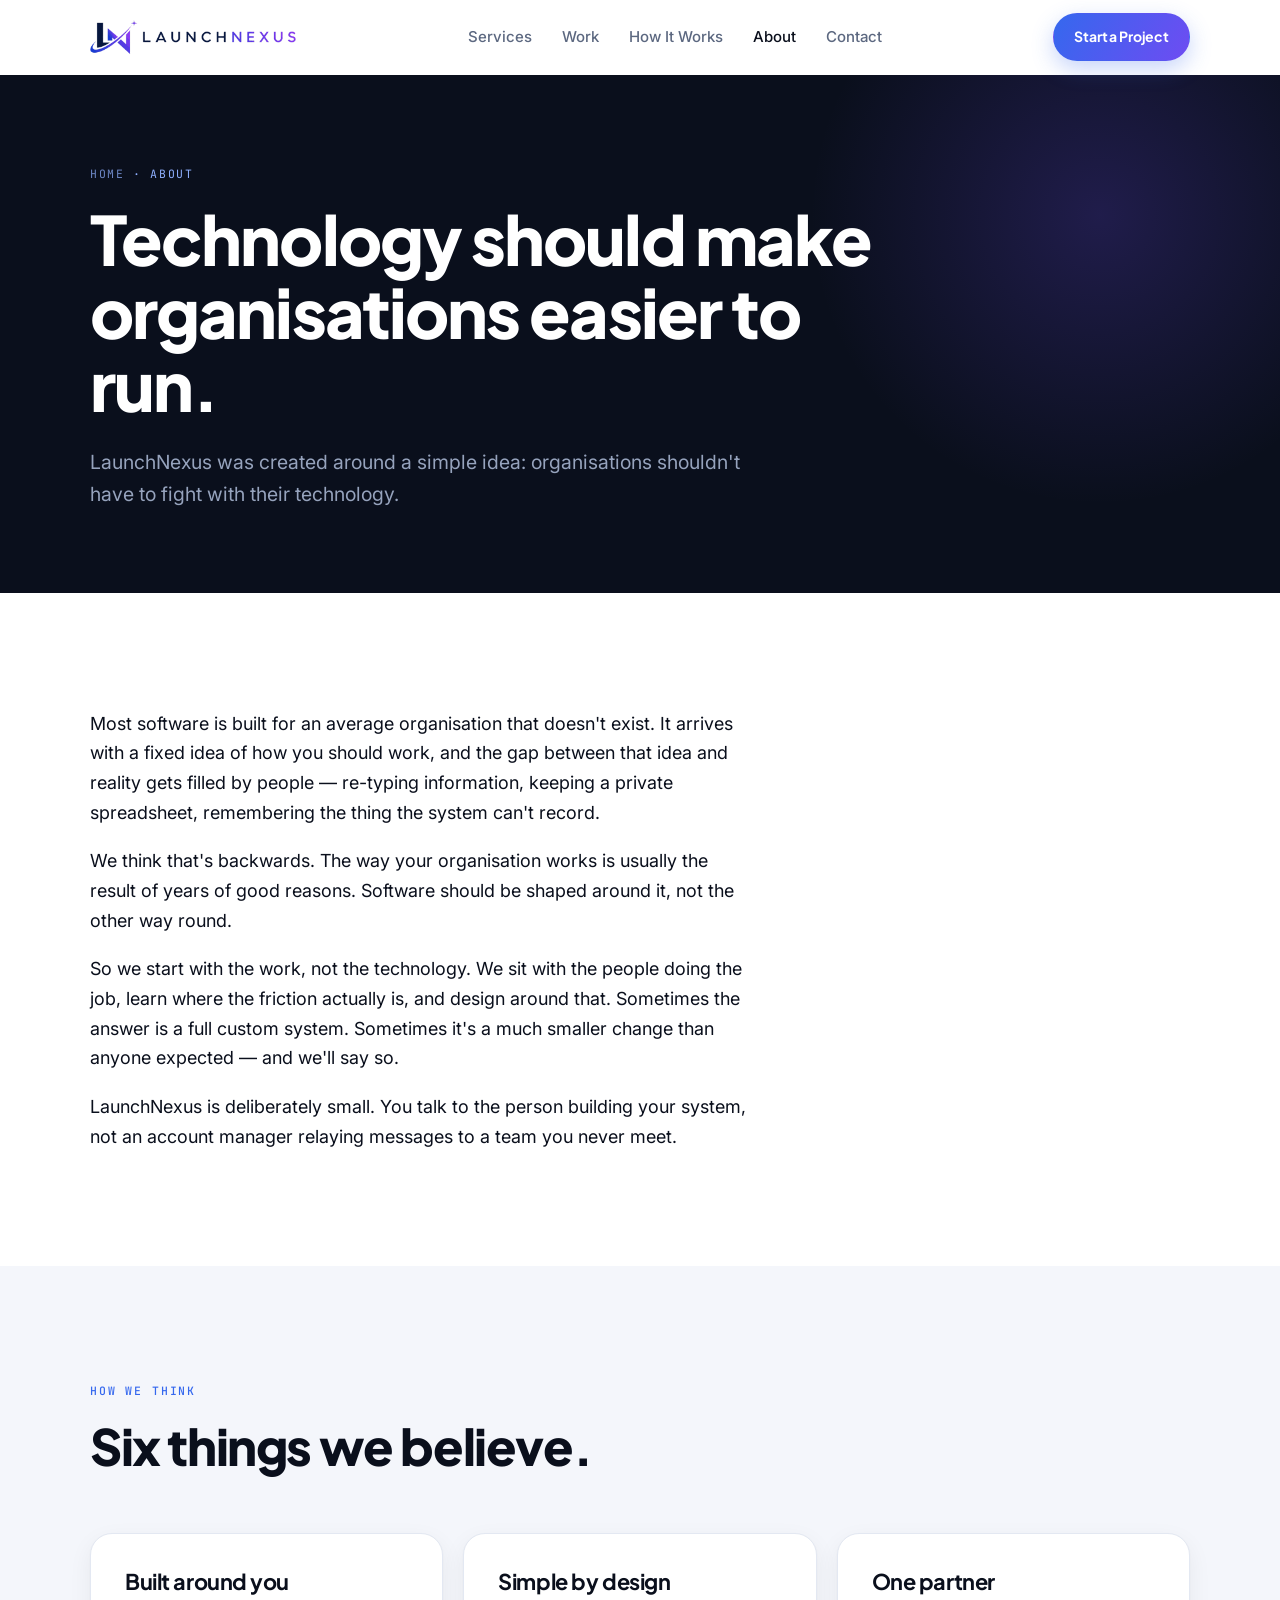
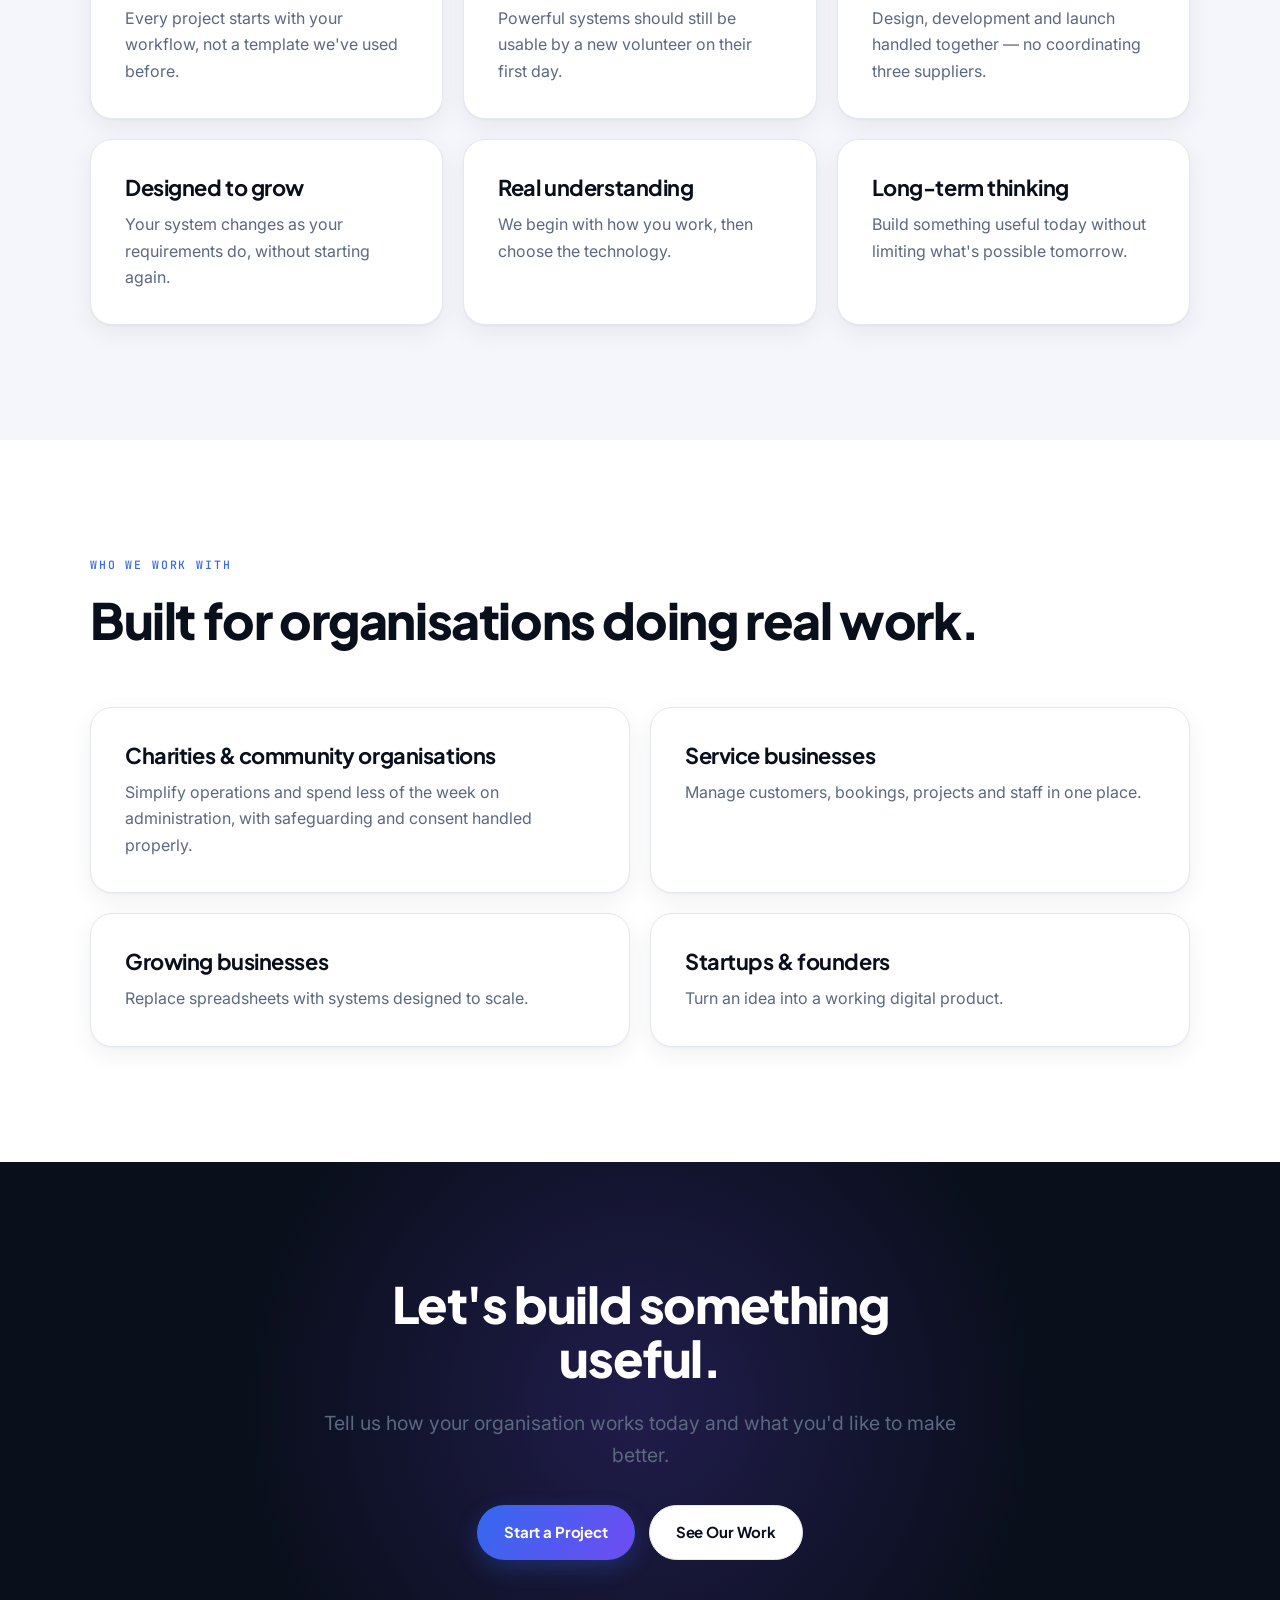
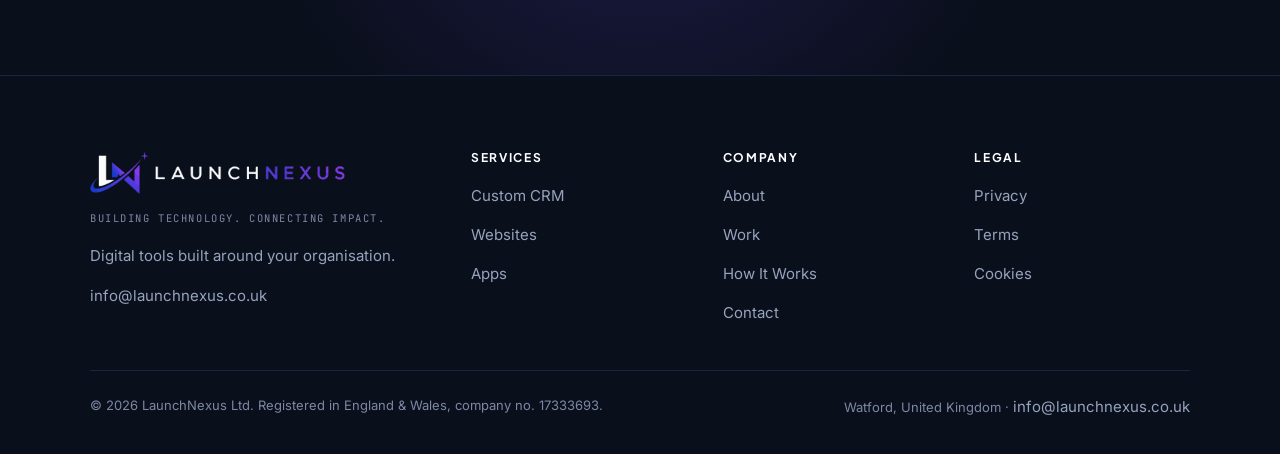
==== about.html @ 3459dfaa "feat: real logo, enquiry email endpoint, remove registered address Logo - extract mark and wordmark " ====
<!DOCTYPE html>
<html lang="en-GB">
<head>
<meta charset="utf-8">
<meta name="viewport" content="width=device-width, initial-scale=1">
<title>About | LaunchNexus</title>
<meta name="description" content="LaunchNexus builds digital tools around the way organisations actually work.">
<link rel="canonical" href="https://launchnexus.co.uk/about.html">
<meta property="og:title" content="About | LaunchNexus">
<meta property="og:description" content="LaunchNexus builds digital tools around the way organisations actually work.">
<meta property="og:type" content="website">
<meta property="og:url" content="https://launchnexus.co.uk/about.html">
<meta name="theme-color" content="#0A0F1C">
<link rel="icon" href="assets/favicon.ico" sizes="any">
<link rel="icon" type="image/png" sizes="32x32" href="assets/favicon-32.png">
<link rel="icon" type="image/png" sizes="192x192" href="assets/favicon-192.png">
<link rel="apple-touch-icon" href="assets/apple-touch-icon.png">
<meta property="og:image" content="https://launchnexus.co.uk/assets/og-image.jpg">
<meta name="twitter:card" content="summary_large_image">

<link rel="preconnect" href="https://fonts.googleapis.com">
<link rel="preconnect" href="https://fonts.gstatic.com" crossorigin>
<link href="https://fonts.googleapis.com/css2?family=Plus+Jakarta+Sans:wght@700;800&family=Inter:wght@400;500;600&family=JetBrains+Mono:wght@400;500&display=swap" rel="stylesheet">
<link rel="stylesheet" href="assets/site.css">
</head>
<body>

<header class="site-header">
  <div class="wrap nav">
    <a class="brand" href="index.html"><img src="assets/logo-lockup.png" alt="LaunchNexus" width="376" height="112"></a>
    <nav class="nav-links" aria-label="Primary"><a href="services.html">Services</a><a href="work.html">Work</a><a href="how-it-works.html">How It Works</a><a href="about.html" aria-current="page">About</a><a href="contact.html">Contact</a></nav>
    <div class="nav-cta">
      <a class="btn btn--primary" href="contact.html">Start a Project</a>
      <button class="nav-toggle" type="button" aria-expanded="false" aria-controls="drawer" aria-label="Menu"><span></span></button>
    </div>
  </div>
</header>

<div class="drawer" id="drawer"><a href="services.html">Services</a><a href="work.html">Work</a><a href="how-it-works.html">How It Works</a><a href="about.html">About</a><a href="contact.html">Contact</a><a class="btn btn--primary" href="contact.html">Start a Project</a></div>

<main>
<section class="page-hero">
  <div class="wrap">
    <span class="crumb rise"><a href="index.html">Home</a> · About</span>
    <h1 class="rise">Technology should make organisations easier to run.</h1>
    <p class="lede rise">LaunchNexus was created around a simple idea: organisations shouldn't have to fight with their technology.</p>
  </div>
</section>
<section class="section">
  <div class="wrap">
    <div class="measure rise" style="font-size:18px">
      <p>Most software is built for an average organisation that doesn't exist. It arrives with a fixed idea of how you should work, and the gap between that idea and reality gets filled by people — re-typing information, keeping a private spreadsheet, remembering the thing the system can't record.</p>
      <p>We think that's backwards. The way your organisation works is usually the result of years of good reasons. Software should be shaped around it, not the other way round.</p>
      <p>So we start with the work, not the technology. We sit with the people doing the job, learn where the friction actually is, and design around that. Sometimes the answer is a full custom system. Sometimes it's a much smaller change than anyone expected — and we'll say so.</p>
      <p>LaunchNexus is deliberately small. You talk to the person building your system, not an account manager relaying messages to a team you never meet.</p>
    </div>
  </div>
</section>

<section class="section section--mist">
  <div class="wrap">
    <div class="head rise">
      <span class="eyebrow">How we think</span>
      <h2>Six things we believe.</h2>
    </div>
    <div class="grid grid-3">
      <article class="card rise"><h3>Built around you</h3><p>Every project starts with your workflow, not a template we've used before.</p></article>
      <article class="card rise"><h3>Simple by design</h3><p>Powerful systems should still be usable by a new volunteer on their first day.</p></article>
      <article class="card rise"><h3>One partner</h3><p>Design, development and launch handled together — no coordinating three suppliers.</p></article>
      <article class="card rise"><h3>Designed to grow</h3><p>Your system changes as your requirements do, without starting again.</p></article>
      <article class="card rise"><h3>Real understanding</h3><p>We begin with how you work, then choose the technology.</p></article>
      <article class="card rise"><h3>Long-term thinking</h3><p>Build something useful today without limiting what's possible tomorrow.</p></article>
    </div>
  </div>
</section>

<section class="section">
  <div class="wrap">
    <div class="head rise">
      <span class="eyebrow">Who we work with</span>
      <h2>Built for organisations doing real work.</h2>
    </div>
    <div class="grid grid-2">
      <article class="card rise"><h3>Charities &amp; community organisations</h3><p>Simplify operations and spend less of the week on administration, with safeguarding and consent handled properly.</p></article>
      <article class="card rise"><h3>Service businesses</h3><p>Manage customers, bookings, projects and staff in one place.</p></article>
      <article class="card rise"><h3>Growing businesses</h3><p>Replace spreadsheets with systems designed to scale.</p></article>
      <article class="card rise"><h3>Startups &amp; founders</h3><p>Turn an idea into a working digital product.</p></article>
    </div>
  </div>
</section>
<section class="section cta-band">
  <div class="wrap">
    <div class="rise">
      <h2 class="center" style="max-width:19ch">Let's build something useful.</h2>
      <p class="lede center" style="margin-top:22px">Tell us how your organisation works today and what you'd like to make better.</p>
      <div class="btn-row">
        <a class="btn btn--primary" href="contact.html">Start a Project</a>
        <a class="btn btn--ghost" href="work.html">See Our Work</a>
      </div>
    </div>
  </div>
</section>
</main>

<footer class="site-footer">
  <div class="wrap">
    <div class="foot-grid">
      <div>
        <a class="brand" href="index.html"><img src="assets/logo-lockup-light.png" alt="LaunchNexus" width="376" height="112"></a>
        <p class="foot-tagline">Building technology. Connecting impact.</p>
        <p style="max-width:34ch;font-size:15px">Digital tools built around your organisation.</p>
        <p style="font-size:15px;margin-top:14px"><a href="mailto:info@launchnexus.co.uk">info@launchnexus.co.uk</a></p>
      </div>
      <div><h2 class="foot-h">Services</h2><ul>
        <li><a href="services-crm.html">Custom CRM</a></li>
        <li><a href="services-websites.html">Websites</a></li>
        <li><a href="services-apps.html">Apps</a></li>
      </ul></div>
      <div><h2 class="foot-h">Company</h2><ul>
        <li><a href="about.html">About</a></li>
        <li><a href="work.html">Work</a></li>
        <li><a href="how-it-works.html">How It Works</a></li>
        <li><a href="contact.html">Contact</a></li>
      </ul></div>
      <div><h2 class="foot-h">Legal</h2><ul>
        <li><a href="privacy.html">Privacy</a></li>
        <li><a href="terms.html">Terms</a></li>
        <li><a href="cookies.html">Cookies</a></li>
      </ul></div>
    </div>
    <div class="foot-note">
      <p>© <span data-year>2026</span> LaunchNexus Ltd. Registered in England &amp; Wales, company no. 17333693.</p>
      <p>Watford, United Kingdom · <a href="mailto:info@launchnexus.co.uk">info@launchnexus.co.uk</a></p>
    </div>
  </div>
</footer>

<script src="assets/site.js" defer></script>
</body>
</html>
---- assets/site.css ----
/* ==========================================================================
   LaunchNexus — shared stylesheet
   Tokens → base → layout → components → sections → responsive
   ========================================================================== */

:root{
  /* Colour */
  --ink:#0A0F1C;              /* deep navy, near-black — dark sections */
  --ink-2:#121A2E;            /* raised surface on dark */
  --ink-3:#1B2540;            /* hairlines on dark */
  --white:#FFFFFF;
  --mist:#F4F6FB;             /* light section background */
  --line:#E3E8F2;             /* hairlines on light */
  --text:#0A0F1C;
  --muted:#5C6880;            /* body text on light */
  --muted-dark:#96A3BD;       /* body text on dark */
  --blue:#3568EE;
  --violet:#6E4CF2;
  --accent:var(--blue);
  --grad:linear-gradient(120deg,#3568EE 0%,#6E4CF2 100%);
  --focus:#6E4CF2;

  /* Elevation — restrained */
  --sh-1:0 1px 2px rgba(10,15,28,.04), 0 8px 24px rgba(10,15,28,.06);
  --sh-2:0 2px 4px rgba(10,15,28,.05), 0 18px 48px rgba(10,15,28,.10);

  /* Shape & rhythm */
  --r-sm:10px; --r:16px; --r-lg:22px; --r-xl:28px;
  --pad:clamp(20px,5vw,40px);
  --sec:clamp(64px,9vw,124px);
  --max:1180px;

  /* Type */
  --f-display:"Plus Jakarta Sans",system-ui,-apple-system,sans-serif;
  --f-body:"Inter",system-ui,-apple-system,sans-serif;
  --f-mono:"JetBrains Mono",ui-monospace,SFMono-Regular,monospace;
}

*,*::before,*::after{box-sizing:border-box}
html{scroll-behavior:smooth;-webkit-text-size-adjust:100%}
body{
  margin:0;background:var(--white);color:var(--text);
  font-family:var(--f-body);font-size:17px;line-height:1.65;
  -webkit-font-smoothing:antialiased;overflow-x:hidden;
}
img{max-width:100%;display:block}
h1,h2,h3,h4{font-family:var(--f-display);margin:0;line-height:1.08;letter-spacing:-.028em;font-weight:800}
h1{font-size:clamp(38px,5.6vw,68px)}
h2{font-size:clamp(30px,4.2vw,50px)}
h3{font-size:clamp(19px,1.7vw,23px);letter-spacing:-.02em;font-weight:700;line-height:1.25}
p{margin:0 0 1.05em}
p:last-child{margin-bottom:0}
a{color:inherit}
ul{margin:0;padding:0;list-style:none}
:focus-visible{outline:2.5px solid var(--focus);outline-offset:3px;border-radius:4px}
::selection{background:var(--violet);color:#fff}

/* ---------- Layout ---------- */
.wrap{width:100%;max-width:var(--max);margin:0 auto;padding-left:var(--pad);padding-right:var(--pad)}
.section{padding:var(--sec) 0}
.section--mist{background:var(--mist)}
.section--ink{background:var(--ink);color:var(--white)}
.section--ink h1,.section--ink h2,.section--ink h3{color:var(--white)}
.section--ink p{color:var(--muted-dark)}
.measure{max-width:60ch}
.center{text-align:center;margin-left:auto;margin-right:auto}

.eyebrow{
  font-family:var(--f-mono);font-size:11.5px;letter-spacing:.16em;text-transform:uppercase;
  color:var(--accent);font-weight:500;display:block;margin-bottom:18px;
}
.section--ink .eyebrow{color:#8FB0FF}
.lede{font-size:clamp(17px,1.55vw,19.5px);color:var(--muted);max-width:56ch}
.section--ink .lede{color:var(--muted-dark)}
.head{margin-bottom:clamp(36px,5vw,60px)}
.head .lede{margin-top:20px}

/* ---------- Buttons ---------- */
.btn{
  display:inline-flex;align-items:center;gap:9px;
  font-family:var(--f-display);font-weight:700;font-size:15px;letter-spacing:-.01em;
  padding:14px 26px;border-radius:99px;text-decoration:none;border:1.5px solid transparent;
  cursor:pointer;transition:transform .18s ease,box-shadow .18s ease,background .18s ease,color .18s ease,border-color .18s ease;
}
.btn:hover{transform:translateY(-2px)}
.btn--primary{background:var(--grad);color:#fff;box-shadow:0 8px 22px rgba(53,104,238,.28)}
.btn--primary:hover{box-shadow:0 14px 32px rgba(53,104,238,.36)}
.btn--ghost{border-color:var(--line);background:var(--white);color:var(--text)}
.btn--ghost:hover{border-color:var(--text)}
.section--ink .btn--ghost{background:transparent;border-color:rgba(255,255,255,.24);color:#fff}
.section--ink .btn--ghost:hover{border-color:#fff}
.btn-row{display:flex;flex-wrap:wrap;gap:14px;margin-top:34px}
.link-arrow{
  font-family:var(--f-display);font-weight:700;font-size:15px;color:var(--accent);
  text-decoration:none;display:inline-flex;align-items:center;gap:7px;
}
.link-arrow svg{transition:transform .2s ease}
.link-arrow:hover svg{transform:translateX(4px)}

/* ---------- Header ---------- */
.site-header{position:sticky;top:0;z-index:600;background:rgba(255,255,255,.86);backdrop-filter:blur(16px);border-bottom:1px solid transparent;transition:border-color .3s,box-shadow .3s}
.site-header.is-stuck{border-bottom-color:var(--line);box-shadow:0 4px 20px rgba(10,15,28,.05)}
.nav{display:flex;align-items:center;justify-content:space-between;gap:20px;height:74px}
.brand{display:inline-flex;align-items:center;text-decoration:none}
.brand img{height:34px;width:auto;display:block}
@media(max-width:480px){.brand img{height:29px}}
.nav-links{display:flex;align-items:center;gap:30px}
.nav-links a{text-decoration:none;font-size:15px;font-weight:500;color:var(--muted);transition:color .18s}
.nav-links a:hover,.nav-links a[aria-current="page"]{color:var(--text)}
.nav-cta{display:flex;align-items:center;gap:12px}
.nav-cta .btn{padding:11px 20px;font-size:14px}
.nav-toggle{display:none;width:44px;height:44px;border:1px solid var(--line);background:var(--white);border-radius:12px;align-items:center;justify-content:center;cursor:pointer;flex:none}
.nav-toggle span{display:block;width:18px;height:1.8px;background:var(--text);position:relative;transition:background .2s}
.nav-toggle span::before,.nav-toggle span::after{content:"";position:absolute;left:0;width:18px;height:1.8px;background:var(--text);transition:transform .25s ease}
.nav-toggle span::before{top:-6px}.nav-toggle span::after{top:6px}
.nav-toggle[aria-expanded="true"] span{background:transparent}
.nav-toggle[aria-expanded="true"] span::before{transform:translateY(6px) rotate(45deg)}
.nav-toggle[aria-expanded="true"] span::after{transform:translateY(-6px) rotate(-45deg)}

/* Mobile drawer */
.drawer{
  position:fixed;inset:74px 0 0;background:var(--white);z-index:590;
  padding:28px var(--pad) 40px;display:flex;flex-direction:column;gap:6px;
  transform:translateY(-8px);opacity:0;visibility:hidden;transition:opacity .25s ease,transform .25s ease,visibility .25s;
  overflow-y:auto;
}
.drawer.is-open{opacity:1;visibility:visible;transform:none}
.drawer a{
  text-decoration:none;font-family:var(--f-display);font-weight:700;font-size:26px;letter-spacing:-.03em;
  padding:14px 0;border-bottom:1px solid var(--line);
}
.drawer .btn{margin-top:26px;justify-content:center}

/* ---------- Cards ---------- */
.card{background:var(--white);border:1px solid var(--line);border-radius:var(--r-lg);padding:clamp(24px,3vw,34px);box-shadow:var(--sh-1);transition:transform .22s ease,box-shadow .22s ease}
.card--hover:hover{transform:translateY(-4px);box-shadow:var(--sh-2)}
.section--ink .card{background:var(--ink-2);border-color:var(--ink-3);box-shadow:none}
.grid{display:grid;gap:20px}
.grid-2{grid-template-columns:1fr}
.grid-3{grid-template-columns:1fr}
@media(min-width:760px){.grid-2{grid-template-columns:1fr 1fr}.grid-3{grid-template-columns:repeat(2,1fr)}}
@media(min-width:1000px){.grid-3{grid-template-columns:repeat(3,1fr)}}

.icon{width:44px;height:44px;border-radius:13px;display:grid;place-items:center;background:rgba(53,104,238,.09);color:var(--accent);margin-bottom:20px}
.section--ink .icon{background:rgba(110,76,242,.16);color:#A78BFF}
.icon svg{width:21px;height:21px}
.card p{color:var(--muted);font-size:16px;margin-top:10px}
.taglist{display:flex;flex-wrap:wrap;gap:7px;margin-top:20px}
.tag{font-family:var(--f-mono);font-size:11px;letter-spacing:.02em;color:var(--muted);background:var(--mist);border:1px solid var(--line);padding:5px 10px;border-radius:99px}
.section--ink .tag{background:rgba(255,255,255,.05);border-color:var(--ink-3);color:var(--muted-dark)}

/* ---------- Hero ---------- */
.hero{position:relative;overflow:hidden;background:var(--white);padding:clamp(48px,7vw,84px) 0 clamp(60px,8vw,100px)}
.hero::before{
  content:"";position:absolute;top:-260px;right:-180px;width:720px;height:720px;border-radius:50%;
  background:radial-gradient(circle,rgba(110,76,242,.16),rgba(53,104,238,.06) 45%,transparent 70%);
  pointer-events:none;animation:drift 18s ease-in-out infinite;
}
@keyframes drift{0%,100%{transform:translate(0,0)}50%{transform:translate(-40px,30px)}}
.hero-grid{display:grid;gap:clamp(40px,6vw,60px);align-items:center;position:relative;z-index:2}
@media(min-width:1000px){.hero-grid{grid-template-columns:1.02fr .98fr}}
.pill{
  display:inline-flex;align-items:center;gap:9px;background:rgba(53,104,238,.07);
  border:1px solid rgba(53,104,238,.18);border-radius:99px;padding:7px 15px;
  font-size:12.5px;font-weight:600;color:var(--accent);margin-bottom:26px;
}
.pill i{width:6px;height:6px;border-radius:50%;background:var(--accent);animation:pulse 2.4s ease-in-out infinite}
@keyframes pulse{0%,100%{opacity:1;transform:scale(1)}50%{opacity:.35;transform:scale(1.5)}}
.hero h1 em{font-style:normal;background:var(--grad);-webkit-background-clip:text;background-clip:text;-webkit-text-fill-color:transparent}
.hero .lede{margin-top:26px}

/* ---------- Product mockups (CSS only) ---------- */
.stage{position:relative;min-height:400px}
.mock{background:var(--white);border:1px solid var(--line);border-radius:var(--r-lg);box-shadow:var(--sh-2);overflow:hidden}
.mock-bar{display:flex;align-items:center;gap:6px;padding:11px 14px;border-bottom:1px solid var(--line);background:#FBFCFE}
.dot{width:8px;height:8px;border-radius:50%;background:#DDE3EF;flex:none}
.mock-bar .url{margin-left:8px;font-family:var(--f-mono);font-size:10px;color:#9AA6BD;letter-spacing:.02em}
.dash{display:grid;grid-template-columns:58px 1fr;min-height:250px}
.dash-side{background:#FAFBFE;border-right:1px solid var(--line);padding:14px 0;display:flex;flex-direction:column;align-items:center;gap:11px}
.dash-side i{width:24px;height:24px;border-radius:8px;background:#EBEFF8;display:block}
.dash-side i.on{background:var(--grad)}
.dash-main{padding:16px}
.kpis{display:grid;grid-template-columns:repeat(3,1fr);gap:9px;margin-bottom:14px}
.kpi{background:#F7F9FD;border:1px solid var(--line);border-radius:11px;padding:10px}
.kpi b{display:block;font-family:var(--f-display);font-size:17px;letter-spacing:-.02em}
.kpi span{font-family:var(--f-mono);font-size:8.5px;letter-spacing:.09em;text-transform:uppercase;color:#96A3BD}
.chart{display:flex;align-items:flex-end;gap:6px;height:74px;padding:10px;background:#F7F9FD;border:1px solid var(--line);border-radius:11px;margin-bottom:12px}
.chart i{flex:1;border-radius:4px 4px 2px 2px;background:var(--grad);opacity:.85;transform-origin:bottom;animation:grow .9s cubic-bezier(.2,.8,.3,1) backwards}
@keyframes grow{from{transform:scaleY(.15);opacity:.2}}
.rows{display:flex;flex-direction:column;gap:8px}
.row{display:flex;align-items:center;gap:9px}
.row .av{width:20px;height:20px;border-radius:50%;background:#E8EDF7;flex:none}
.row .l1{height:7px;border-radius:4px;background:#E8EDF7;flex:1}
.row .l2{height:7px;width:38px;border-radius:4px;background:#EEF1F8;flex:none}
.row .st{font-family:var(--f-mono);font-size:8px;letter-spacing:.06em;padding:3px 7px;border-radius:99px;background:rgba(34,168,120,.12);color:#1C8A5F}

.phone{
  position:absolute;right:-6px;bottom:-18px;width:154px;background:var(--ink);border-radius:24px;
  padding:8px;box-shadow:0 24px 60px rgba(10,15,28,.28);border:1px solid var(--ink-3);
}
.phone-screen{background:var(--white);border-radius:18px;padding:14px 12px;min-height:220px}
.phone .notch{width:44px;height:4px;border-radius:99px;background:var(--ink-3);margin:0 auto 10px}
.phone h4{font-family:var(--f-display);font-size:13px;font-weight:800;letter-spacing:-.02em;margin-bottom:3px}
.phone .sub{font-family:var(--f-mono);font-size:8px;color:#9AA6BD;letter-spacing:.08em;text-transform:uppercase;margin-bottom:12px}
.mini{background:#F7F9FD;border:1px solid var(--line);border-radius:10px;padding:9px;margin-bottom:7px;display:flex;align-items:center;gap:8px}
.mini .b{width:6px;height:24px;border-radius:99px;background:var(--grad);flex:none}
.mini .t1{height:6px;width:70%;border-radius:4px;background:#E4EAF6;margin-bottom:5px}
.mini .t2{height:5px;width:44%;border-radius:4px;background:#EDF1F9}
.float{animation:float 7s ease-in-out infinite}
.float-2{animation:float 8.5s ease-in-out infinite reverse}
@keyframes float{0%,100%{transform:translateY(0)}50%{transform:translateY(-12px)}}
.chip{
  position:absolute;left:-14px;top:34px;background:var(--white);border:1px solid var(--line);
  border-radius:14px;box-shadow:var(--sh-2);padding:12px 15px;display:flex;align-items:center;gap:11px;
}
.chip .ring{width:30px;height:30px;border-radius:50%;background:conic-gradient(var(--violet) 0turn .72turn,#EDF1F9 .72turn 1turn);display:grid;place-items:center}
.chip .ring::after{content:"";width:20px;height:20px;border-radius:50%;background:#fff}
.chip b{font-family:var(--f-display);font-size:14px;display:block;letter-spacing:-.02em}
.chip span{font-family:var(--f-mono);font-size:9px;color:#96A3BD;letter-spacing:.07em;text-transform:uppercase}
@media(max-width:600px){.chip{display:none}.phone{width:118px;right:-4px;bottom:-10px}.stage{min-height:320px}}

/* ---------- Before / after ---------- */
.split{display:grid;gap:18px;align-items:stretch}
@media(min-width:860px){.split{grid-template-columns:1fr 64px 1fr;gap:0}}
.scatter{display:flex;flex-wrap:wrap;gap:10px;align-content:flex-start}
.scatter span{
  background:var(--white);border:1px solid var(--line);border-radius:11px;padding:11px 15px;
  font-size:14.5px;color:var(--muted);box-shadow:var(--sh-1);
}
.scatter span:nth-child(odd){transform:rotate(-1.2deg)}
.scatter span:nth-child(even){transform:rotate(1deg)}
.arrow{display:grid;place-items:center;color:#B9C4D8}
.arrow svg{width:26px;height:26px}
@media(max-width:859px){.arrow svg{transform:rotate(90deg)}}
.unified{background:var(--ink);color:#fff;border-radius:var(--r-lg);padding:clamp(22px,3vw,30px);box-shadow:var(--sh-2)}
.unified h3{color:#fff;margin-bottom:14px}
.unified ul{display:grid;gap:9px}
.unified li{display:flex;gap:10px;align-items:center;font-size:15px;color:var(--muted-dark)}
.unified li svg{width:16px;height:16px;color:#9B85FF;flex:none}

/* ---------- Numbered steps ---------- */
.steps{counter-reset:step;display:grid;gap:0}
.step{counter-increment:step;display:grid;grid-template-columns:62px 1fr;gap:0 22px;padding:26px 0;border-top:1px solid var(--line);align-items:start}
.step:last-child{border-bottom:1px solid var(--line)}
.section--ink .step{border-color:var(--ink-3)}
.step::before{
  content:counter(step,decimal-leading-zero);font-family:var(--f-mono);font-size:12.5px;
  color:var(--accent);padding-top:5px;letter-spacing:.04em;
}
.section--ink .step::before{color:#8FB0FF}
.step p{color:var(--muted);font-size:16px;margin-top:8px;max-width:62ch}

/* ---------- Work ---------- */
.work-card{display:grid;gap:0;overflow:hidden;padding:0}
@media(min-width:900px){.work-card{grid-template-columns:1.05fr .95fr;align-items:stretch}}
.work-body{padding:clamp(26px,3.4vw,42px)}
.work-visual{background:linear-gradient(150deg,#F2F5FC,#E9EEFA);padding:clamp(24px,3vw,34px);display:grid;place-items:center;border-left:1px solid var(--line)}
@media(max-width:899px){.work-visual{border-left:0;border-top:1px solid var(--line)}}
.kind{font-family:var(--f-mono);font-size:10.5px;letter-spacing:.14em;text-transform:uppercase;color:var(--accent);margin-bottom:14px;display:block}
.work-body h3{font-size:clamp(22px,2.4vw,29px);font-weight:800}
.built{display:grid;gap:8px;margin-top:22px}
.built li{display:flex;gap:10px;align-items:center;font-size:15px;color:var(--muted)}
.built svg{width:15px;height:15px;color:#1C8A5F;flex:none}

/* ---------- Sound familiar ---------- */
.familiar{display:flex;flex-wrap:wrap;gap:12px;justify-content:center}
.familiar span{
  border:1px solid var(--ink-3);background:var(--ink-2);border-radius:99px;padding:13px 22px;
  font-size:15.5px;color:#C7D0E2;transition:border-color .2s,color .2s,transform .2s;
}
.familiar span:hover{border-color:var(--violet);color:#fff;transform:translateY(-2px)}

/* ---------- Comparison ---------- */
.compare{display:grid;gap:18px}
@media(min-width:820px){.compare{grid-template-columns:1fr 1fr;gap:20px}}
.compare h3{margin-bottom:18px}
.compare ul{display:grid;gap:12px}
.compare li{display:flex;gap:11px;font-size:15.5px;line-height:1.5}
.compare li svg{width:17px;height:17px;flex:none;margin-top:3px}
.col-off{background:var(--mist);border:1px solid var(--line);border-radius:var(--r-lg);padding:clamp(24px,3vw,34px)}
.col-off li{color:var(--muted)}.col-off svg{color:#AAB4C8}
.col-lnx{background:var(--ink);border-radius:var(--r-lg);padding:clamp(24px,3vw,34px);color:#fff}
.col-lnx h3{color:#fff}.col-lnx li{color:#C7D0E2}.col-lnx svg{color:#9B85FF}

/* ---------- CTA band ---------- */
.cta-band{position:relative;overflow:hidden;background:var(--ink);color:#fff;text-align:center}
.cta-band::before{
  content:"";position:absolute;left:50%;top:-40%;width:900px;height:900px;transform:translateX(-50%);
  background:radial-gradient(circle,rgba(110,76,242,.22),transparent 62%);pointer-events:none;
}
.cta-band .wrap{position:relative;z-index:2}
.cta-band .btn-row{justify-content:center}

/* ---------- Footer ---------- */
.site-footer{background:var(--ink);color:var(--muted-dark);padding:clamp(52px,7vw,76px) 0 34px;border-top:1px solid var(--ink-3)}
.foot-grid{display:grid;gap:36px}
@media(min-width:820px){.foot-grid{grid-template-columns:1.6fr 1fr 1fr 1fr}}
.site-footer .brand{margin-bottom:16px}
.site-footer .brand img{height:42px}
.foot-tagline{font-family:var(--f-mono);font-size:10.5px;letter-spacing:.15em;text-transform:uppercase;color:#7C88A3;margin:0 0 16px}
.site-footer .foot-h{font-family:var(--f-display);font-size:12px;letter-spacing:.14em;text-transform:uppercase;color:#fff;font-weight:700;margin-bottom:16px}
.site-footer ul{display:grid;gap:11px}
.site-footer a{color:var(--muted-dark);text-decoration:none;font-size:15px;transition:color .18s}
.site-footer a:hover{color:#fff}
.foot-note{margin-top:44px;padding-top:24px;border-top:1px solid var(--ink-3);display:flex;flex-wrap:wrap;gap:14px 30px;justify-content:space-between;font-size:13px;color:#7C88A3}
.foot-note p{margin:0;font-size:13px}

/* ---------- Reveal ---------- */
.rise{opacity:0;transform:translateY(18px);transition:opacity .65s cubic-bezier(.2,.7,.3,1),transform .65s cubic-bezier(.2,.7,.3,1)}
.rise.in{opacity:1;transform:none}

@media(max-width:900px){
  .nav-links{display:none}
  .nav-cta .btn{display:none}
  .nav-toggle{display:flex}
}
@media(prefers-reduced-motion:reduce){
  html{scroll-behavior:auto}
  *,*::before,*::after{animation:none!important;transition-duration:.01ms!important}
  .rise{opacity:1;transform:none}
}

/* ==========================================================================
   Interior pages
   ========================================================================== */

/* Page hero */
.page-hero{background:var(--ink);color:#fff;padding:clamp(56px,7vw,96px) 0 clamp(52px,6.5vw,84px);position:relative;overflow:hidden}
.page-hero::before{content:"";position:absolute;right:-140px;top:-180px;width:640px;height:640px;border-radius:50%;background:radial-gradient(circle,rgba(110,76,242,.22),transparent 64%);pointer-events:none}
.page-hero .wrap{position:relative;z-index:2}
.page-hero h1{color:#fff;max-width:17ch}
.page-hero .lede{color:var(--muted-dark);margin-top:24px}
.crumb{font-family:var(--f-mono);font-size:11.5px;letter-spacing:.14em;text-transform:uppercase;color:#8FB0FF;margin-bottom:18px;display:block}
.crumb a{text-decoration:none;color:inherit;opacity:.75}
.crumb a:hover{opacity:1}

/* Module grid (CRM page) */
.modules{display:grid;gap:1px;background:var(--line);border:1px solid var(--line);border-radius:var(--r-lg);overflow:hidden}
@media(min-width:640px){.modules{grid-template-columns:1fr 1fr}}
@media(min-width:1000px){.modules{grid-template-columns:repeat(3,1fr)}}
.module{background:var(--white);padding:clamp(22px,2.6vw,30px)}
.module h3{font-size:15px;font-family:var(--f-mono);font-weight:500;letter-spacing:.11em;text-transform:uppercase;color:var(--accent);margin-bottom:11px}
.module p{color:var(--muted);font-size:15.5px;margin:0}

/* Flow chain */
.flow{display:grid;gap:12px;max-width:560px}
.flow-item{background:var(--white);border:1px solid var(--line);border-radius:var(--r);padding:16px 22px;box-shadow:var(--sh-1);font-family:var(--f-display);font-weight:700;font-size:16.5px;letter-spacing:-.02em;position:relative}
.flow-item:not(:last-child)::after{
  content:"";position:absolute;left:50%;bottom:-12px;width:1px;height:12px;background:var(--line);
}
.flow-item.is-end{background:var(--ink);color:#fff;border-color:var(--ink)}
.flow-item span{display:block;font-family:var(--f-body);font-weight:400;font-size:14.5px;color:var(--muted);letter-spacing:0;margin-top:4px}
.flow-item.is-end span{color:var(--muted-dark)}

/* Stage rail (apps page) */
.rail{display:flex;flex-wrap:wrap;gap:10px;align-items:center}
.rail b{font-family:var(--f-mono);font-size:11.5px;letter-spacing:.12em;text-transform:uppercase;font-weight:500;background:var(--white);border:1px solid var(--line);border-radius:99px;padding:10px 18px;color:var(--text)}
.rail svg{width:16px;height:16px;color:#B9C4D8;flex:none}

/* Case study */
.case{border-top:1px solid var(--line);padding-top:clamp(34px,4.5vw,54px);margin-top:clamp(34px,4.5vw,54px)}
.case:first-of-type{border-top:0;padding-top:0;margin-top:0}
.case-grid{display:grid;gap:clamp(26px,4vw,48px)}
@media(min-width:940px){.case-grid{grid-template-columns:1fr 1fr}}
.case .case-label{font-family:var(--f-mono);font-size:11px;letter-spacing:.15em;text-transform:uppercase;color:var(--accent);font-weight:500;margin:26px 0 10px}
.case p{color:var(--muted)}

/* Integrations */
.chips{display:flex;flex-wrap:wrap;gap:10px}
.chips span{background:var(--white);border:1px solid var(--line);border-radius:99px;padding:11px 20px;font-size:15px;color:var(--text);box-shadow:var(--sh-1)}

/* Form */
.form{background:var(--white);border:1px solid var(--line);border-radius:var(--r-xl);padding:clamp(24px,3.4vw,42px);box-shadow:var(--sh-2)}
.field{margin-bottom:22px}
.field label,.legend{display:block;font-family:var(--f-display);font-weight:700;font-size:15px;margin-bottom:9px;letter-spacing:-.01em}
.field .hint{font-weight:400;font-family:var(--f-body);color:var(--muted);font-size:14px}
.field input,.field textarea,.field select{
  width:100%;font-family:var(--f-body);font-size:16px;color:var(--text);background:#FBFCFE;
  border:1.5px solid var(--line);border-radius:var(--r-sm);padding:13px 15px;transition:border-color .18s,background .18s;
}
.field input:focus,.field textarea:focus,.field select:focus{background:#fff;border-color:var(--accent);outline:none;box-shadow:0 0 0 4px rgba(53,104,238,.12)}
.field textarea{min-height:118px;resize:vertical}
fieldset{border:0;padding:0;margin:0 0 22px}
.choices{display:grid;gap:10px}
@media(min-width:560px){.choices{grid-template-columns:1fr 1fr}}
.choice{display:flex;align-items:center;gap:11px;border:1.5px solid var(--line);border-radius:var(--r-sm);padding:13px 15px;cursor:pointer;transition:border-color .18s,background .18s}
.choice:hover{border-color:#C3CEE4}
.choice input{width:18px;height:18px;flex:none;accent-color:var(--accent);margin:0}
.choice:has(input:checked){border-color:var(--accent);background:rgba(53,104,238,.05)}
.choice span{font-size:15.5px}
.two-up{display:grid;gap:22px}
@media(min-width:560px){.two-up{grid-template-columns:1fr 1fr}}
.hp{position:absolute;left:-9999px;width:1px;height:1px;overflow:hidden}
.form-note{font-size:14px;color:var(--muted);margin-top:18px}
.form-status{margin-top:18px;font-size:15px;padding:14px 16px;border-radius:var(--r-sm);display:none}
.form-status.is-error{display:block;background:#FDF0EF;border:1px solid #F3CFCB;color:#9B2C22}
.form-status.is-busy{display:block;background:var(--mist);border:1px solid var(--line);color:var(--muted)}

/* Confirmation */
.confirm{text-align:center;max-width:52ch;margin:0 auto}
.confirm .tickmark{width:64px;height:64px;border-radius:50%;background:rgba(28,138,95,.1);color:#1C8A5F;display:grid;place-items:center;margin:0 auto 26px}
.confirm .tickmark svg{width:30px;height:30px}

/* Legal / prose pages */
.prose{max-width:74ch}
.prose h2{font-size:clamp(22px,2.4vw,28px);margin:44px 0 14px}
.prose h3{margin:28px 0 10px}
.prose ul{list-style:disc;padding-left:22px;margin:0 0 1.05em;display:grid;gap:7px}
.prose li{color:var(--muted)}
.prose p{color:var(--muted)}
.prose table{width:100%;border-collapse:collapse;margin:18px 0;font-size:15.5px}
.prose th,.prose td{text-align:left;padding:12px 14px;border-bottom:1px solid var(--line);vertical-align:top}
.prose th{font-family:var(--f-display);font-weight:700;font-size:14px}
.prose td{color:var(--muted)}
.draft-note{background:#FFF8E8;border:1px solid #F0DFB4;border-radius:var(--r);padding:18px 20px;font-size:15px;color:#6B5720;margin-bottom:32px}
.mock-title{font-family:var(--f-display);font-size:13px;font-weight:800;letter-spacing:-.02em;margin:0 0 3px}
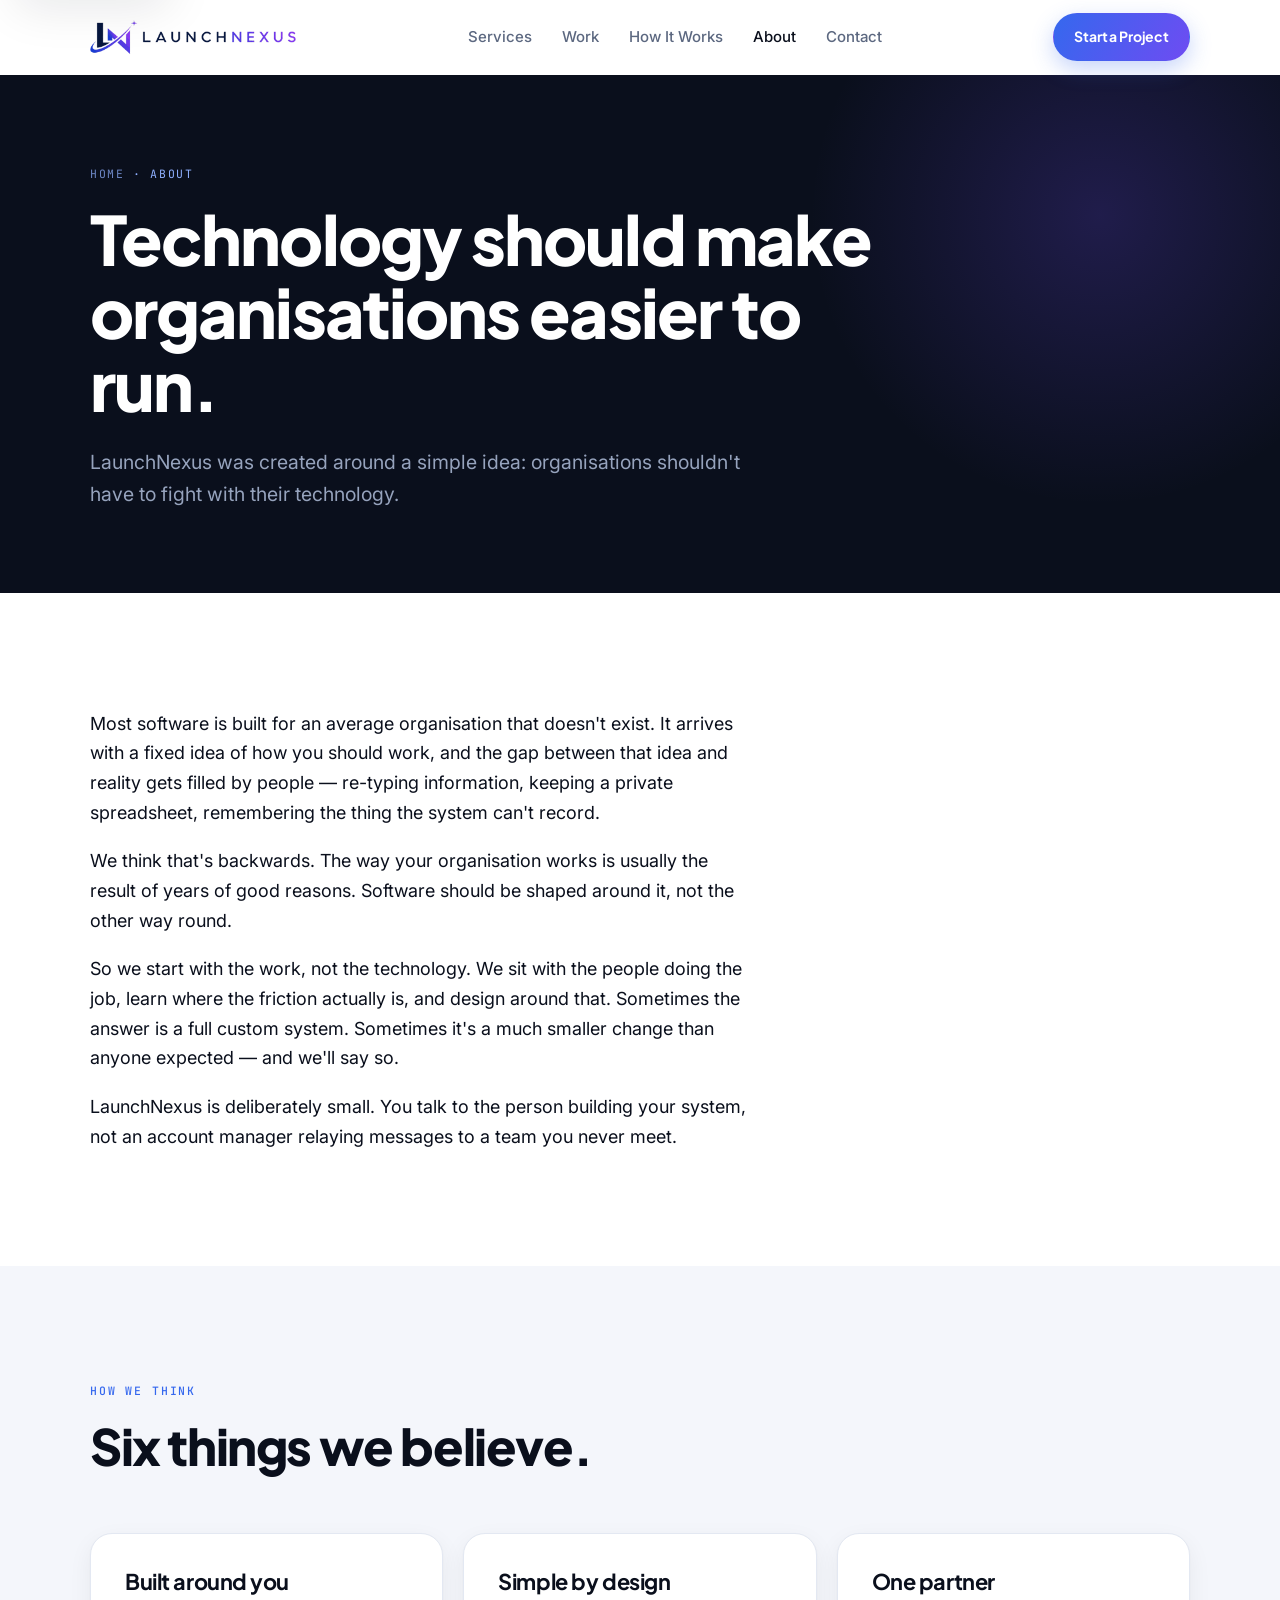
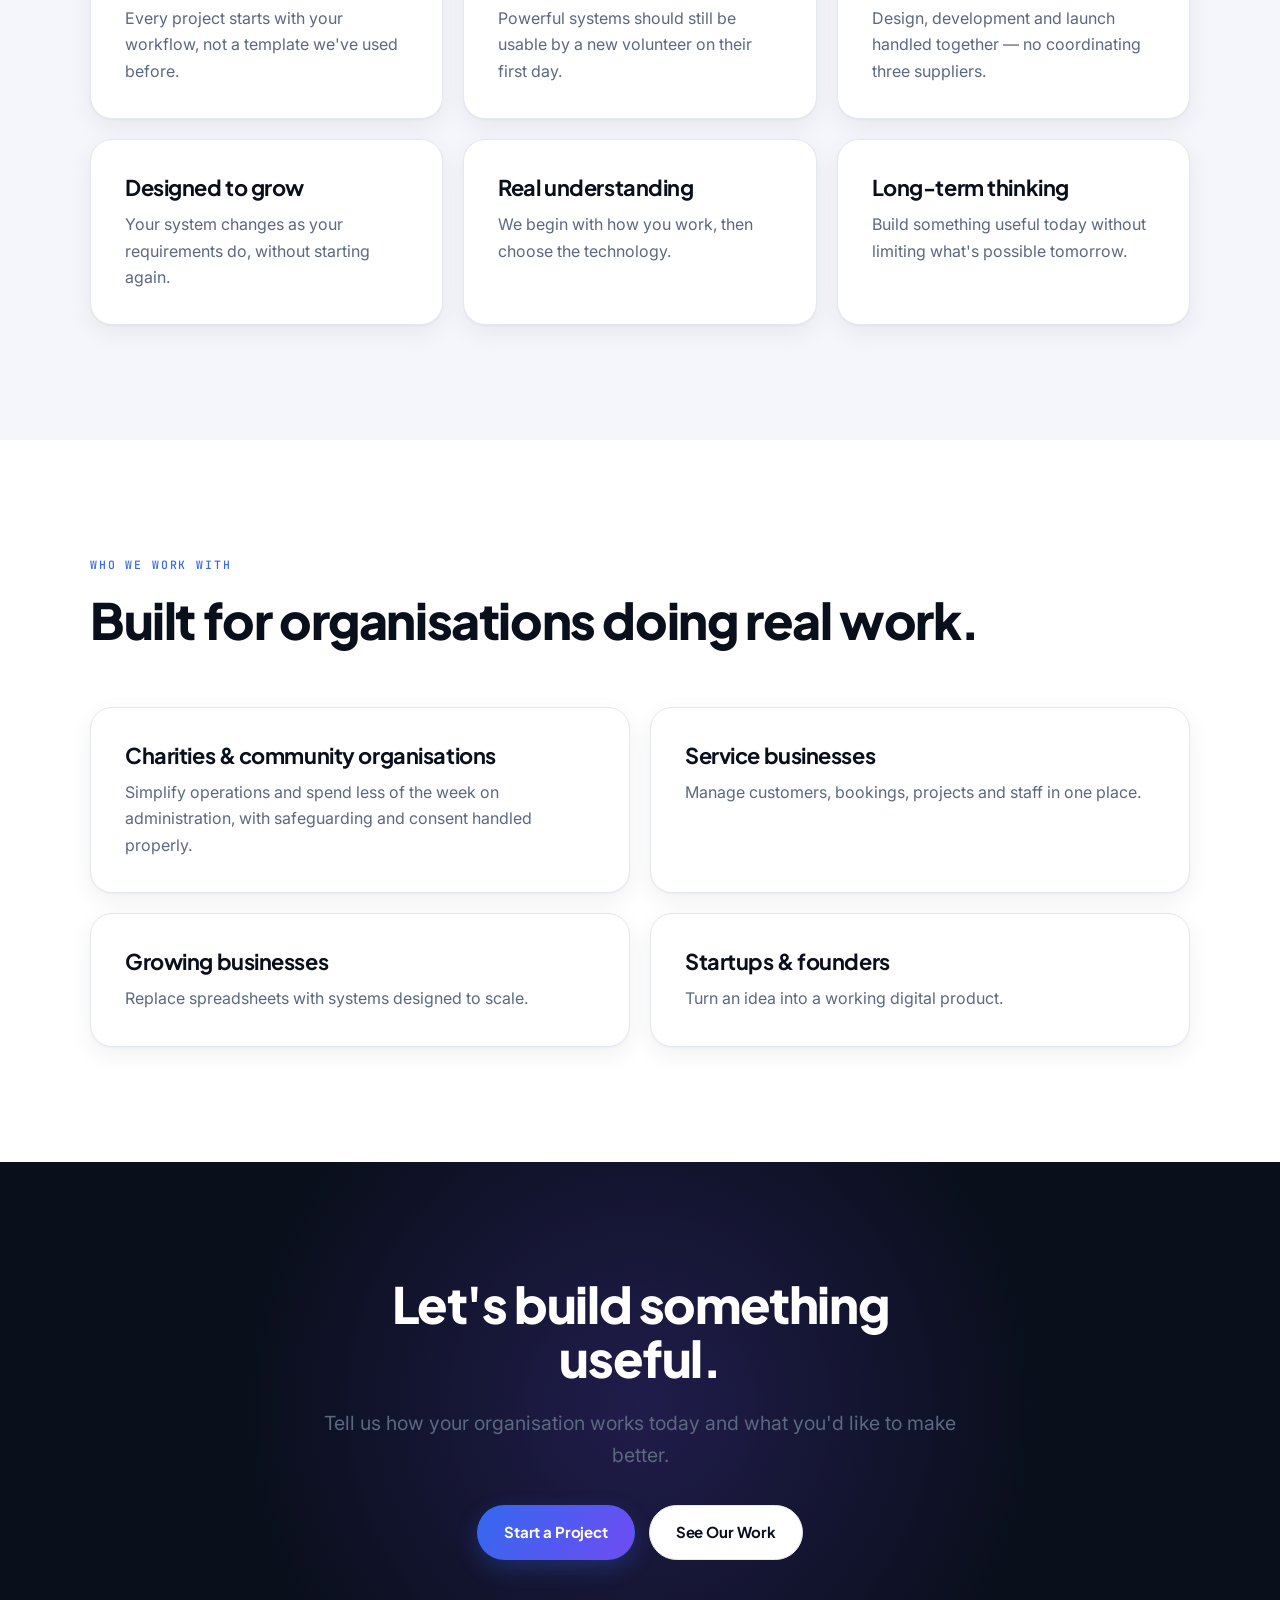
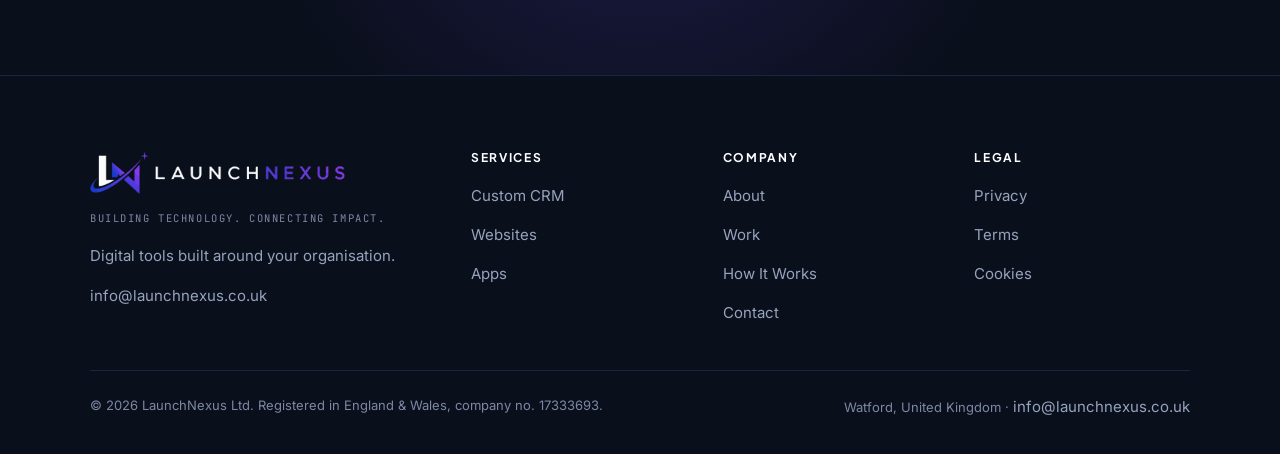
==== commit 9a33f353: "fix: address review findings on enquiry endpoint, drawer and forms Security - enquiries.sql: drop th" ====
--- a/about.html
+++ b/about.html
@@ -25,6 +25,8 @@
 </head>
 <body>
 
+<a class="skip-link" href="#main">Skip to content</a>
+
 <header class="site-header">
   <div class="wrap nav">
     <a class="brand" href="index.html"><img src="assets/logo-lockup.png" alt="LaunchNexus" width="376" height="112"></a>
@@ -36,9 +38,9 @@
   </div>
 </header>
 
-<div class="drawer" id="drawer"><a href="services.html">Services</a><a href="work.html">Work</a><a href="how-it-works.html">How It Works</a><a href="about.html">About</a><a href="contact.html">Contact</a><a class="btn btn--primary" href="contact.html">Start a Project</a></div>
+<nav class="drawer" id="drawer" aria-label="Mobile"><a href="services.html">Services</a><a href="work.html">Work</a><a href="how-it-works.html">How It Works</a><a href="about.html">About</a><a href="contact.html">Contact</a><a class="btn btn--primary" href="contact.html">Start a Project</a></nav>
 
-<main>
+<main id="main">
 <section class="page-hero">
   <div class="wrap">
     <span class="crumb rise"><a href="index.html">Home</a> · About</span>
--- a/assets/site.css
+++ b/assets/site.css
@@ -29,6 +29,7 @@
   --pad:clamp(20px,5vw,40px);
   --sec:clamp(64px,9vw,124px);
   --max:1180px;
+  --header-h:74px;
 
   /* Type */
   --f-display:"Plus Jakarta Sans",system-ui,-apple-system,sans-serif;
@@ -97,10 +98,18 @@
 .link-arrow svg{transition:transform .2s ease}
 .link-arrow:hover svg{transform:translateX(4px)}
 
+/* ---------- Skip link ---------- */
+.skip-link{
+  position:absolute;left:16px;top:-60px;z-index:800;background:var(--white);color:var(--text);
+  font-family:var(--f-display);font-weight:700;font-size:15px;padding:12px 20px;border-radius:0 0 var(--r-sm) var(--r-sm);
+  text-decoration:none;box-shadow:var(--sh-2);transition:top .18s ease;
+}
+.skip-link:focus{top:0}
+
 /* ---------- Header ---------- */
-.site-header{position:sticky;top:0;z-index:600;background:rgba(255,255,255,.86);backdrop-filter:blur(16px);border-bottom:1px solid transparent;transition:border-color .3s,box-shadow .3s}
+.site-header{position:sticky;top:0;z-index:600;background:rgba(255,255,255,.92);-webkit-backdrop-filter:blur(16px);backdrop-filter:blur(16px);border-bottom:1px solid transparent;transition:border-color .3s,box-shadow .3s}
 .site-header.is-stuck{border-bottom-color:var(--line);box-shadow:0 4px 20px rgba(10,15,28,.05)}
-.nav{display:flex;align-items:center;justify-content:space-between;gap:20px;height:74px}
+.nav{display:flex;align-items:center;justify-content:space-between;gap:20px;height:var(--header-h)}
 .brand{display:inline-flex;align-items:center;text-decoration:none}
 .brand img{height:34px;width:auto;display:block}
 @media(max-width:480px){.brand img{height:29px}}
@@ -119,8 +128,8 @@
 
 /* Mobile drawer */
 .drawer{
-  position:fixed;inset:74px 0 0;background:var(--white);z-index:590;
-  padding:28px var(--pad) 40px;display:flex;flex-direction:column;gap:6px;
+  position:fixed;inset:var(--header-h) 0 0;background:var(--white);z-index:590;
+  padding:28px var(--pad) calc(40px + env(safe-area-inset-bottom));display:flex;flex-direction:column;gap:6px;
   transform:translateY(-8px);opacity:0;visibility:hidden;transition:opacity .25s ease,transform .25s ease,visibility .25s;
   overflow-y:auto;
 }
@@ -145,6 +154,7 @@
 .section--ink .icon{background:rgba(110,76,242,.16);color:#A78BFF}
 .icon svg{width:21px;height:21px}
 .card p{color:var(--muted);font-size:16px;margin-top:10px}
+.section--ink .card p,.section--ink .card .lede{color:var(--muted-dark)}
 .taglist{display:flex;flex-wrap:wrap;gap:7px;margin-top:20px}
 .tag{font-family:var(--f-mono);font-size:11px;letter-spacing:.02em;color:var(--muted);background:var(--mist);border:1px solid var(--line);padding:5px 10px;border-radius:99px}
 .section--ink .tag{background:rgba(255,255,255,.05);border-color:var(--ink-3);color:var(--muted-dark)}
@@ -394,6 +404,7 @@
 .form-note{font-size:14px;color:var(--muted);margin-top:18px}
 .form-status{margin-top:18px;font-size:15px;padding:14px 16px;border-radius:var(--r-sm);display:none}
 .form-status.is-error{display:block;background:#FDF0EF;border:1px solid #F3CFCB;color:#9B2C22}
+.form-status.is-error a{color:#9B2C22;font-weight:600}
 .form-status.is-busy{display:block;background:var(--mist);border:1px solid var(--line);color:var(--muted)}
 
 /* Confirmation */
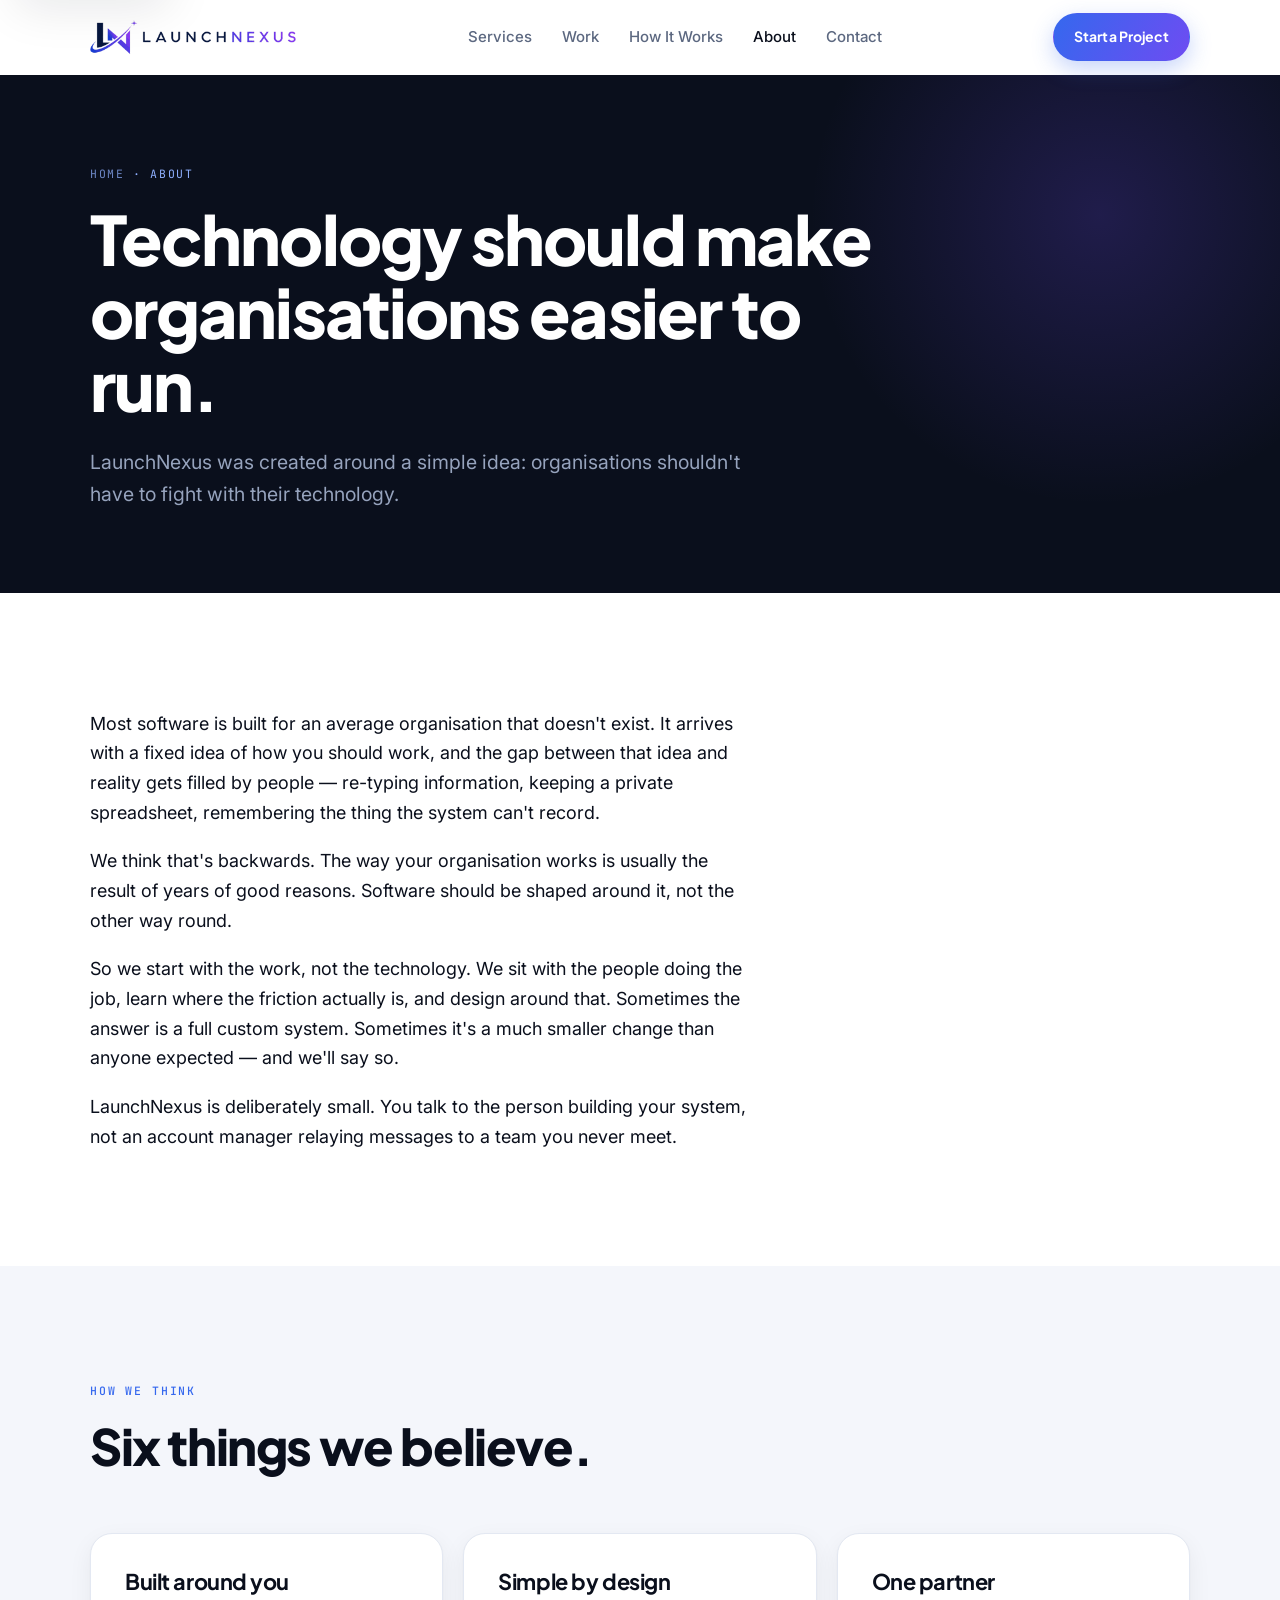
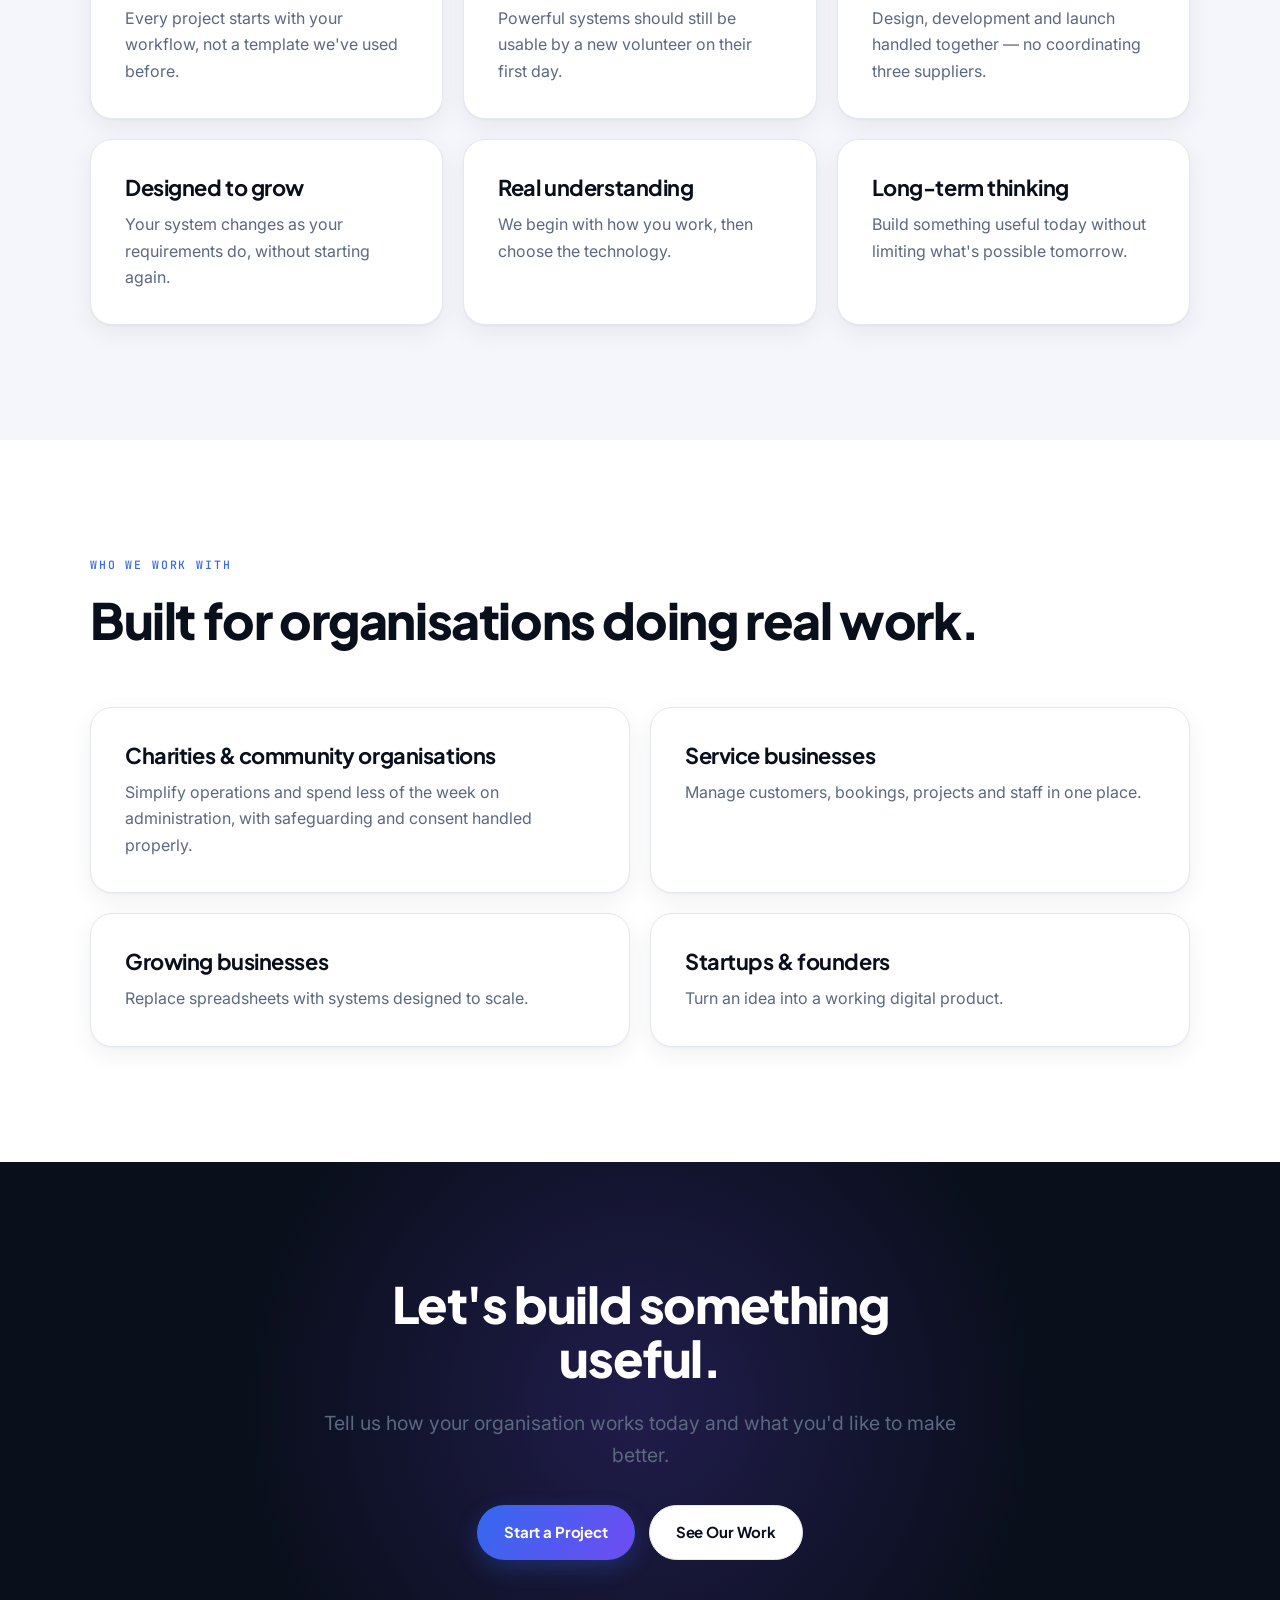
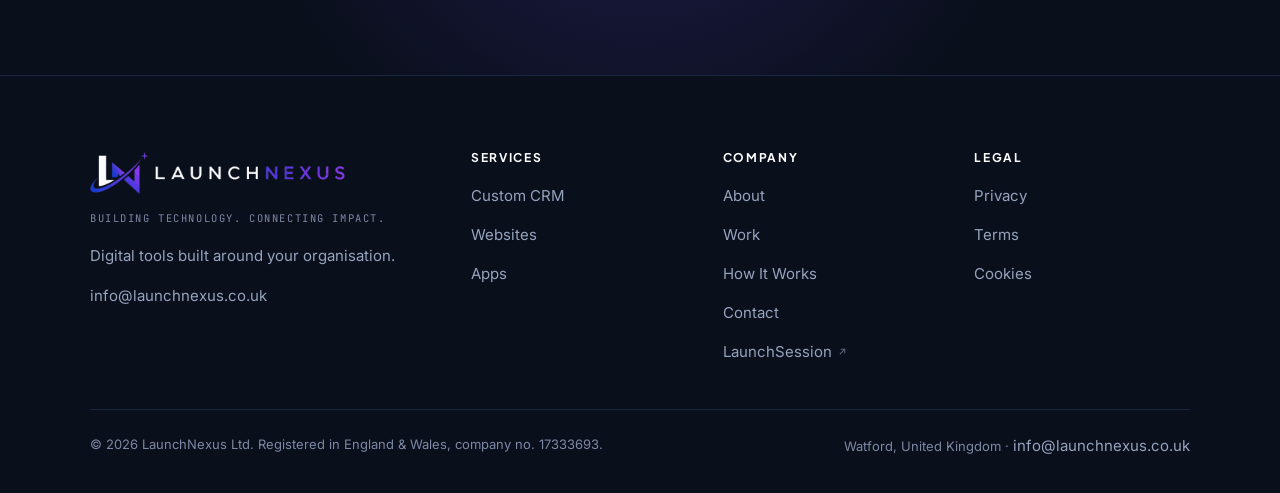
==== commit f6bddf33: "feat: link out to launchsession.co.uk Four placements, each where a visitor is already interested ra" ====
--- a/about.html
+++ b/about.html
@@ -21,7 +21,7 @@
 <link rel="preconnect" href="https://fonts.googleapis.com">
 <link rel="preconnect" href="https://fonts.gstatic.com" crossorigin>
 <link href="https://fonts.googleapis.com/css2?family=Plus+Jakarta+Sans:wght@700;800&family=Inter:wght@400;500;600&family=JetBrains+Mono:wght@400;500&display=swap" rel="stylesheet">
-<link rel="stylesheet" href="assets/site.css">
+<link rel="stylesheet" href="assets/site.css?v=23ae0e9b14">
 </head>
 <body>
 
@@ -123,6 +123,7 @@
         <li><a href="work.html">Work</a></li>
         <li><a href="how-it-works.html">How It Works</a></li>
         <li><a href="contact.html">Contact</a></li>
+        <li><a href="https://launchsession.co.uk" target="_blank" rel="noopener">LaunchSession<svg class="ext" width="11" height="11" viewBox="0 0 24 24" fill="none" stroke="currentColor" stroke-width="2.2" stroke-linecap="round" stroke-linejoin="round" aria-hidden="true"><path d="M7 17 17 7"/><path d="M9 7h8v8"/></svg><span class="sr-only"> (opens in a new tab)</span></a></li>
       </ul></div>
       <div><h2 class="foot-h">Legal</h2><ul>
         <li><a href="privacy.html">Privacy</a></li>
@@ -137,6 +138,6 @@
   </div>
 </footer>
 
-<script src="assets/site.js" defer></script>
+<script src="assets/site.js?v=23ae0e9b14" defer></script>
 </body>
 </html>
--- a/assets/site.css
+++ b/assets/site.css
@@ -96,6 +96,7 @@
   text-decoration:none;display:inline-flex;align-items:center;gap:7px;
 }
 .link-arrow svg{transition:transform .2s ease}
+.link-arrow.is-ext:hover svg{transform:translate(2px,-2px)}
 .link-arrow:hover svg{transform:translateX(4px)}
 
 /* ---------- Skip link ---------- */
@@ -312,6 +313,7 @@
 .site-footer ul{display:grid;gap:11px}
 .site-footer a{color:var(--muted-dark);text-decoration:none;font-size:15px;transition:color .18s}
 .site-footer a:hover{color:#fff}
+.site-footer a .ext{width:11px;height:11px;margin-left:5px;opacity:.6;vertical-align:baseline}
 .foot-note{margin-top:44px;padding-top:24px;border-top:1px solid var(--ink-3);display:flex;flex-wrap:wrap;gap:14px 30px;justify-content:space-between;font-size:13px;color:#7C88A3}
 .foot-note p{margin:0;font-size:13px}
 
@@ -425,3 +427,4 @@
 .prose td{color:var(--muted)}
 .draft-note{background:#FFF8E8;border:1px solid #F0DFB4;border-radius:var(--r);padding:18px 20px;font-size:15px;color:#6B5720;margin-bottom:32px}
 .mock-title{font-family:var(--f-display);font-size:13px;font-weight:800;letter-spacing:-.02em;margin:0 0 3px}
+.sr-only{position:absolute;width:1px;height:1px;padding:0;margin:-1px;overflow:hidden;clip:rect(0 0 0 0);white-space:nowrap;border:0}
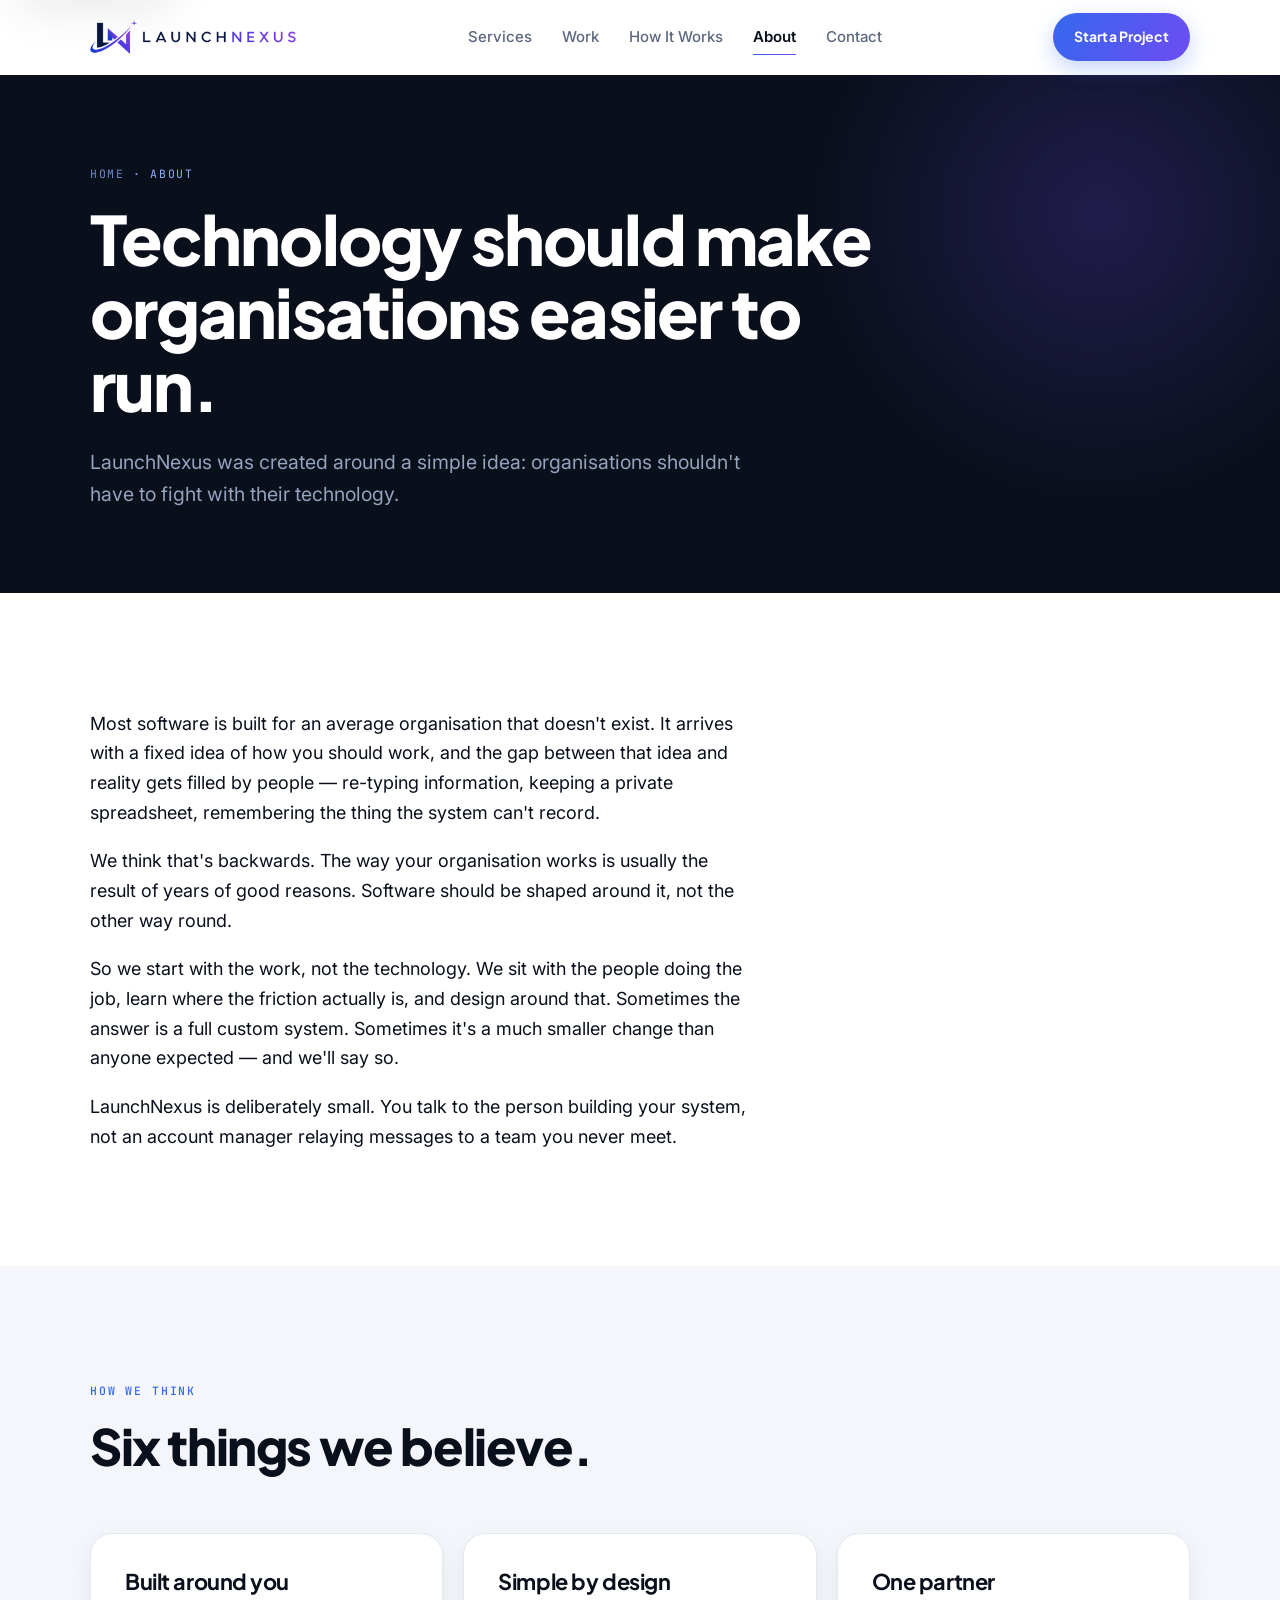
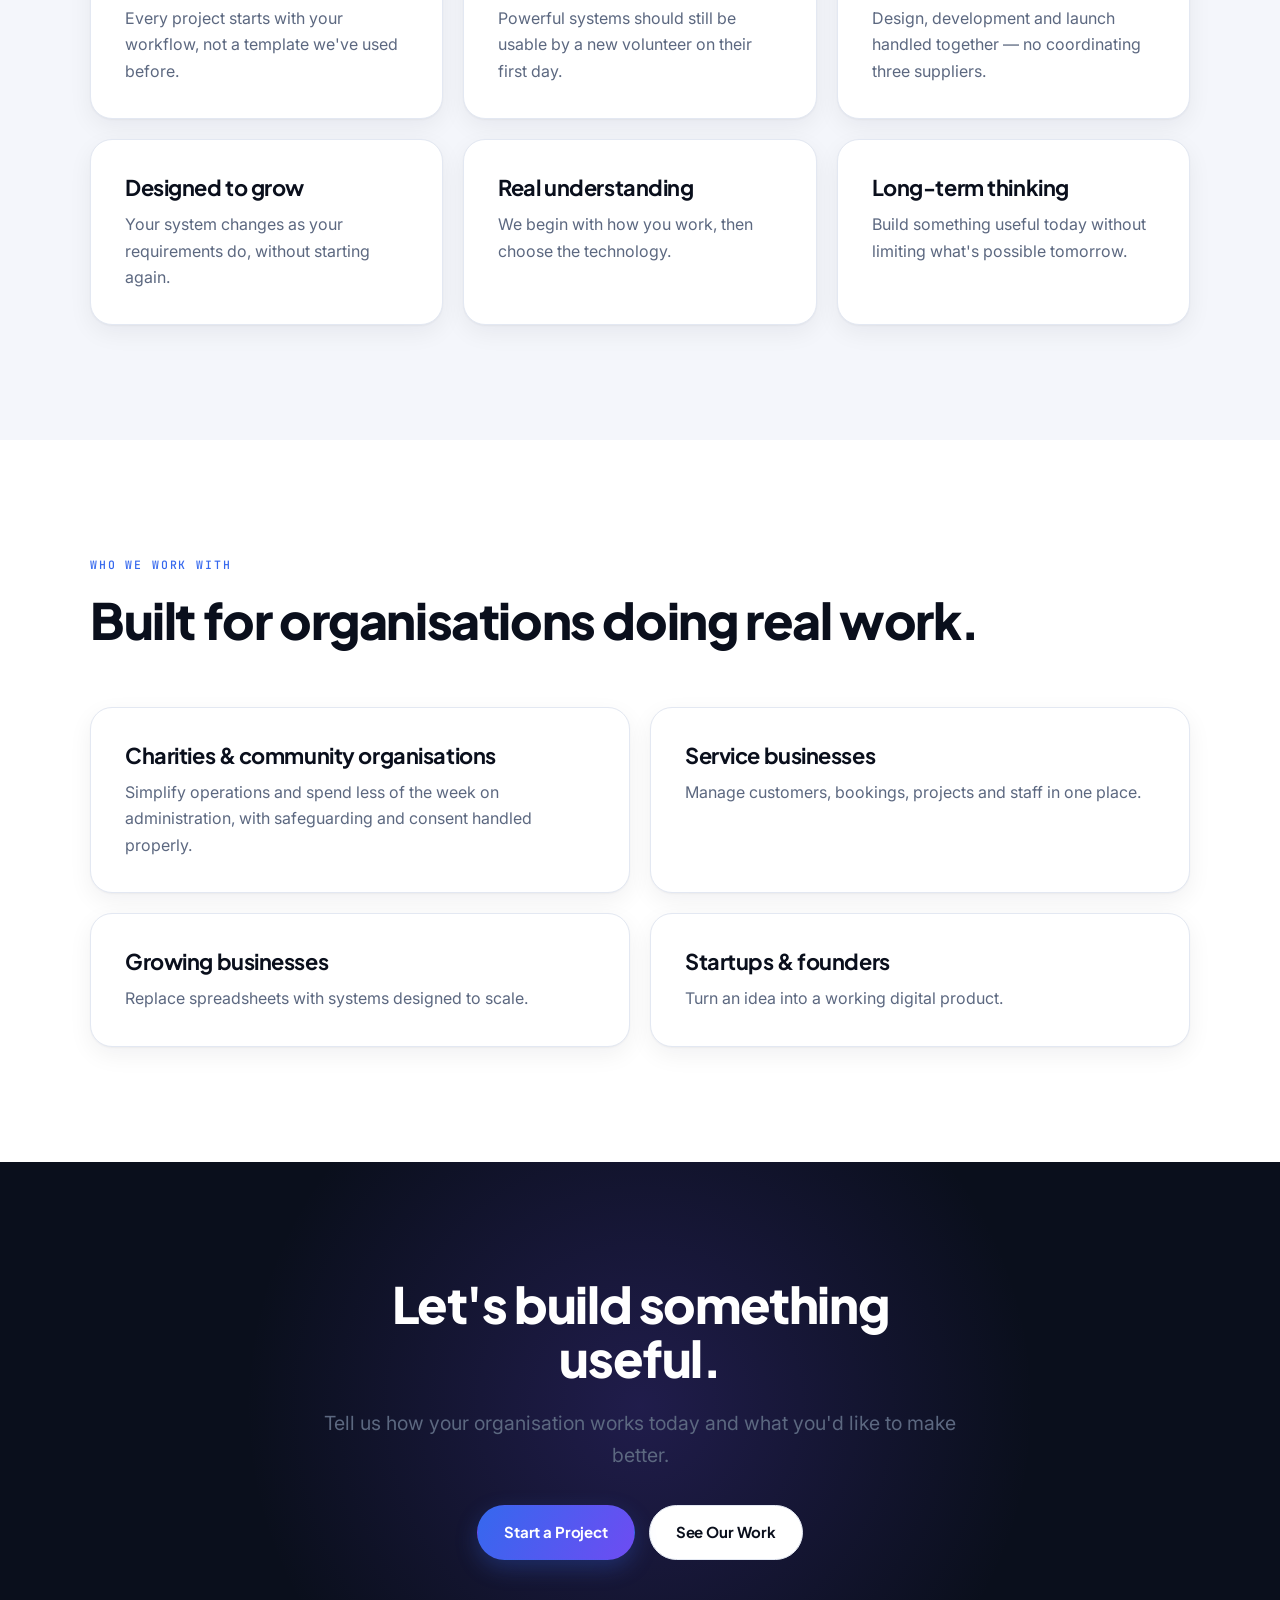
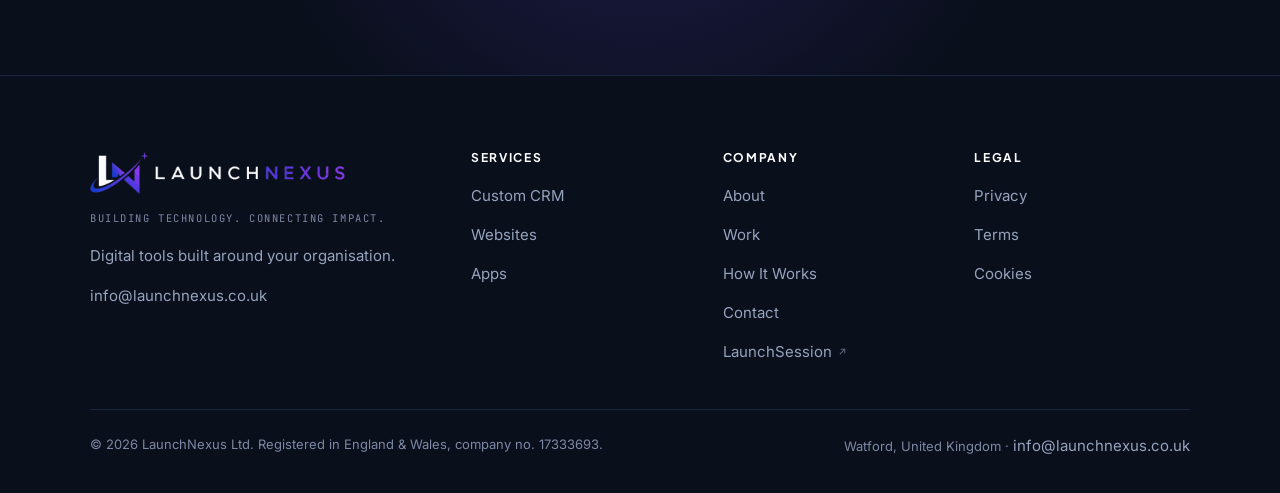
==== commit 95f629c7: "feat: motion layer — make the site feel like the product it sells The hero mockup is now live: KPIs " ====
--- a/about.html
+++ b/about.html
@@ -21,7 +21,7 @@
 <link rel="preconnect" href="https://fonts.googleapis.com">
 <link rel="preconnect" href="https://fonts.gstatic.com" crossorigin>
 <link href="https://fonts.googleapis.com/css2?family=Plus+Jakarta+Sans:wght@700;800&family=Inter:wght@400;500;600&family=JetBrains+Mono:wght@400;500&display=swap" rel="stylesheet">
-<link rel="stylesheet" href="assets/site.css?v=23ae0e9b14">
+<link rel="stylesheet" href="assets/site.css?v=83776780df">
 </head>
 <body>
 
@@ -138,6 +138,6 @@
   </div>
 </footer>
 
-<script src="assets/site.js?v=23ae0e9b14" defer></script>
+<script src="assets/site.js?v=83776780df" defer></script>
 </body>
 </html>
--- a/assets/site.css
+++ b/assets/site.css
@@ -428,3 +428,114 @@
 .draft-note{background:#FFF8E8;border:1px solid #F0DFB4;border-radius:var(--r);padding:18px 20px;font-size:15px;color:#6B5720;margin-bottom:32px}
 .mock-title{font-family:var(--f-display);font-size:13px;font-weight:800;letter-spacing:-.02em;margin:0 0 3px}
 .sr-only{position:absolute;width:1px;height:1px;padding:0;margin:-1px;overflow:hidden;clip:rect(0 0 0 0);white-space:nowrap;border:0}
+
+/* ---------- Real product screenshots ---------- */
+.shot{margin:0}
+.shot img{
+  width:100%;height:auto;display:block;border-radius:var(--r);
+  border:1px solid var(--line);box-shadow:var(--sh-2);background:var(--white);
+}
+.shot figcaption{
+  font-family:var(--f-mono);font-size:11px;letter-spacing:.06em;color:var(--muted);
+  text-align:center;margin-top:14px;line-height:1.5;
+}
+.work-visual .shot img{border-color:rgba(10,15,28,.08)}
+
+/* ==========================================================================
+   Motion & premium detail
+   Everything here is switched off by the prefers-reduced-motion block, and
+   the ambient loops are additionally paused off-screen and on hidden tabs.
+   ========================================================================== */
+
+/* --- Hero headline: words rise in sequence on load --- */
+.word-wrap{display:inline-block;overflow:hidden;vertical-align:top}
+.word-wrap > span{display:inline-block;transform:translateY(110%);animation:wordRise .85s cubic-bezier(.16,1,.3,1) forwards}
+@keyframes wordRise{to{transform:translateY(0)}}
+
+/* --- Staggered grid reveals --- */
+.grid > .rise{transition-delay:calc(var(--i,0) * 70ms)}
+.modules .module{opacity:0;transform:translateY(10px);transition:opacity .5s ease,transform .5s ease;transition-delay:calc(var(--i,0) * 45ms)}
+.modules.in .module{opacity:1;transform:none}
+
+/* --- Card hover: a light sweep across the surface, not a glow --- */
+.card--hover{position:relative;overflow:hidden}
+.card--hover::after{
+  content:"";position:absolute;inset:0;pointer-events:none;opacity:0;
+  background:linear-gradient(120deg,transparent 30%,rgba(53,104,238,.06) 48%,rgba(110,76,242,.09) 56%,transparent 72%);
+  transform:translateX(-40%);transition:opacity .35s ease;
+}
+.card--hover:hover::after{opacity:1;animation:sweep .9s cubic-bezier(.3,.6,.3,1)}
+@keyframes sweep{from{transform:translateX(-60%)}to{transform:translateX(60%)}}
+.card--hover:hover .icon{transform:translateY(-2px) scale(1.04)}
+.icon{transition:transform .3s cubic-bezier(.3,1.4,.5,1)}
+
+/* --- Process: a line that fills as each step arrives --- */
+.steps{position:relative}
+.steps::before{
+  content:"";position:absolute;left:19px;top:26px;bottom:26px;width:1.5px;
+  background:linear-gradient(var(--accent),var(--violet));transform-origin:top;
+  transform:scaleY(var(--fill,0));transition:transform 1.1s cubic-bezier(.4,0,.2,1);
+}
+@media(max-width:560px){.steps::before{display:none}}
+.section--ink .steps::before{background:linear-gradient(#8FB0FF,#A78BFF)}
+.step{opacity:.34;transition:opacity .55s ease}
+.step.lit{opacity:1}
+.step::before{transition:color .4s ease,transform .4s ease}
+.step.lit::before{transform:scale(1.08)}
+
+/* --- Problem section: scattered tools settle, unified card lifts in --- */
+.scatter span{
+  opacity:0;transform:translateY(8px) rotate(0deg);
+  transition:opacity .5s ease,transform .6s cubic-bezier(.2,.8,.3,1);
+  transition-delay:calc(var(--i,0) * 55ms);
+}
+.split.in .scatter span{opacity:1}
+.split.in .scatter span:nth-child(odd){transform:translateY(0) rotate(-1.2deg)}
+.split.in .scatter span:nth-child(even){transform:translateY(0) rotate(1deg)}
+.arrow svg{opacity:0;transform:translateX(-8px);transition:opacity .5s ease .45s,transform .5s ease .45s}
+.split.in .arrow svg{opacity:1;transform:none}
+@media(max-width:859px){.split.in .arrow svg{transform:rotate(90deg)}}
+.unified{opacity:0;transform:translateY(14px);transition:opacity .6s ease .55s,transform .6s cubic-bezier(.2,.8,.3,1) .55s}
+.split.in .unified{opacity:1;transform:none}
+
+/* --- Hero mockup: ambient life --- */
+.chart i{transition:height 1.1s cubic-bezier(.4,0,.2,1)}
+.kpi b{font-variant-numeric:tabular-nums}
+.row .st{transition:opacity .4s ease,transform .4s ease}
+.row .st.pop{animation:pop .5s cubic-bezier(.3,1.5,.5,1)}
+@keyframes pop{0%{transform:scale(.7);opacity:.3}60%{transform:scale(1.09)}100%{transform:scale(1);opacity:1}}
+.mock{transition:transform .5s cubic-bezier(.2,.8,.3,1),box-shadow .5s ease}
+.stage:hover .mock{transform:translateY(-4px);box-shadow:0 8px 20px rgba(10,15,28,.06),0 32px 70px rgba(10,15,28,.14)}
+
+/* --- Buttons: sheen on hover --- */
+.btn--primary{position:relative;overflow:hidden}
+.btn--primary::after{
+  content:"";position:absolute;top:0;left:-70%;width:45%;height:100%;pointer-events:none;
+  background:linear-gradient(100deg,transparent,rgba(255,255,255,.28),transparent);transform:skewX(-18deg);
+}
+.btn--primary:hover::after{animation:btnSheen .75s ease}
+@keyframes btnSheen{to{left:130%}}
+
+/* --- Nav: underline grows from the left --- */
+.nav-links a{position:relative}
+.nav-links a::after{
+  content:"";position:absolute;left:0;right:0;bottom:-6px;height:1.5px;background:var(--grad);
+  transform:scaleX(0);transform-origin:left;transition:transform .3s cubic-bezier(.4,0,.2,1);
+}
+.nav-links a:hover::after,.nav-links a[aria-current="page"]::after{transform:scaleX(1)}
+.nav-links a[aria-current="page"]{color:var(--text);font-weight:600}
+
+/* --- Section edges: a faint gradient hairline instead of a flat border --- */
+.section--ink{position:relative}
+.section--ink::after{
+  content:"";position:absolute;left:0;right:0;bottom:0;height:1px;pointer-events:none;
+  background:linear-gradient(90deg,transparent,rgba(110,76,242,.5),transparent);
+}
+
+@media(prefers-reduced-motion:reduce){
+  .word-wrap > span{transform:none;animation:none}
+  .modules .module,.scatter span,.unified,.arrow svg{opacity:1;transform:none;transition:none}
+  .step{opacity:1}
+  .steps::before{transform:scaleY(1)}
+  .card--hover::after,.btn--primary::after{display:none}
+}
